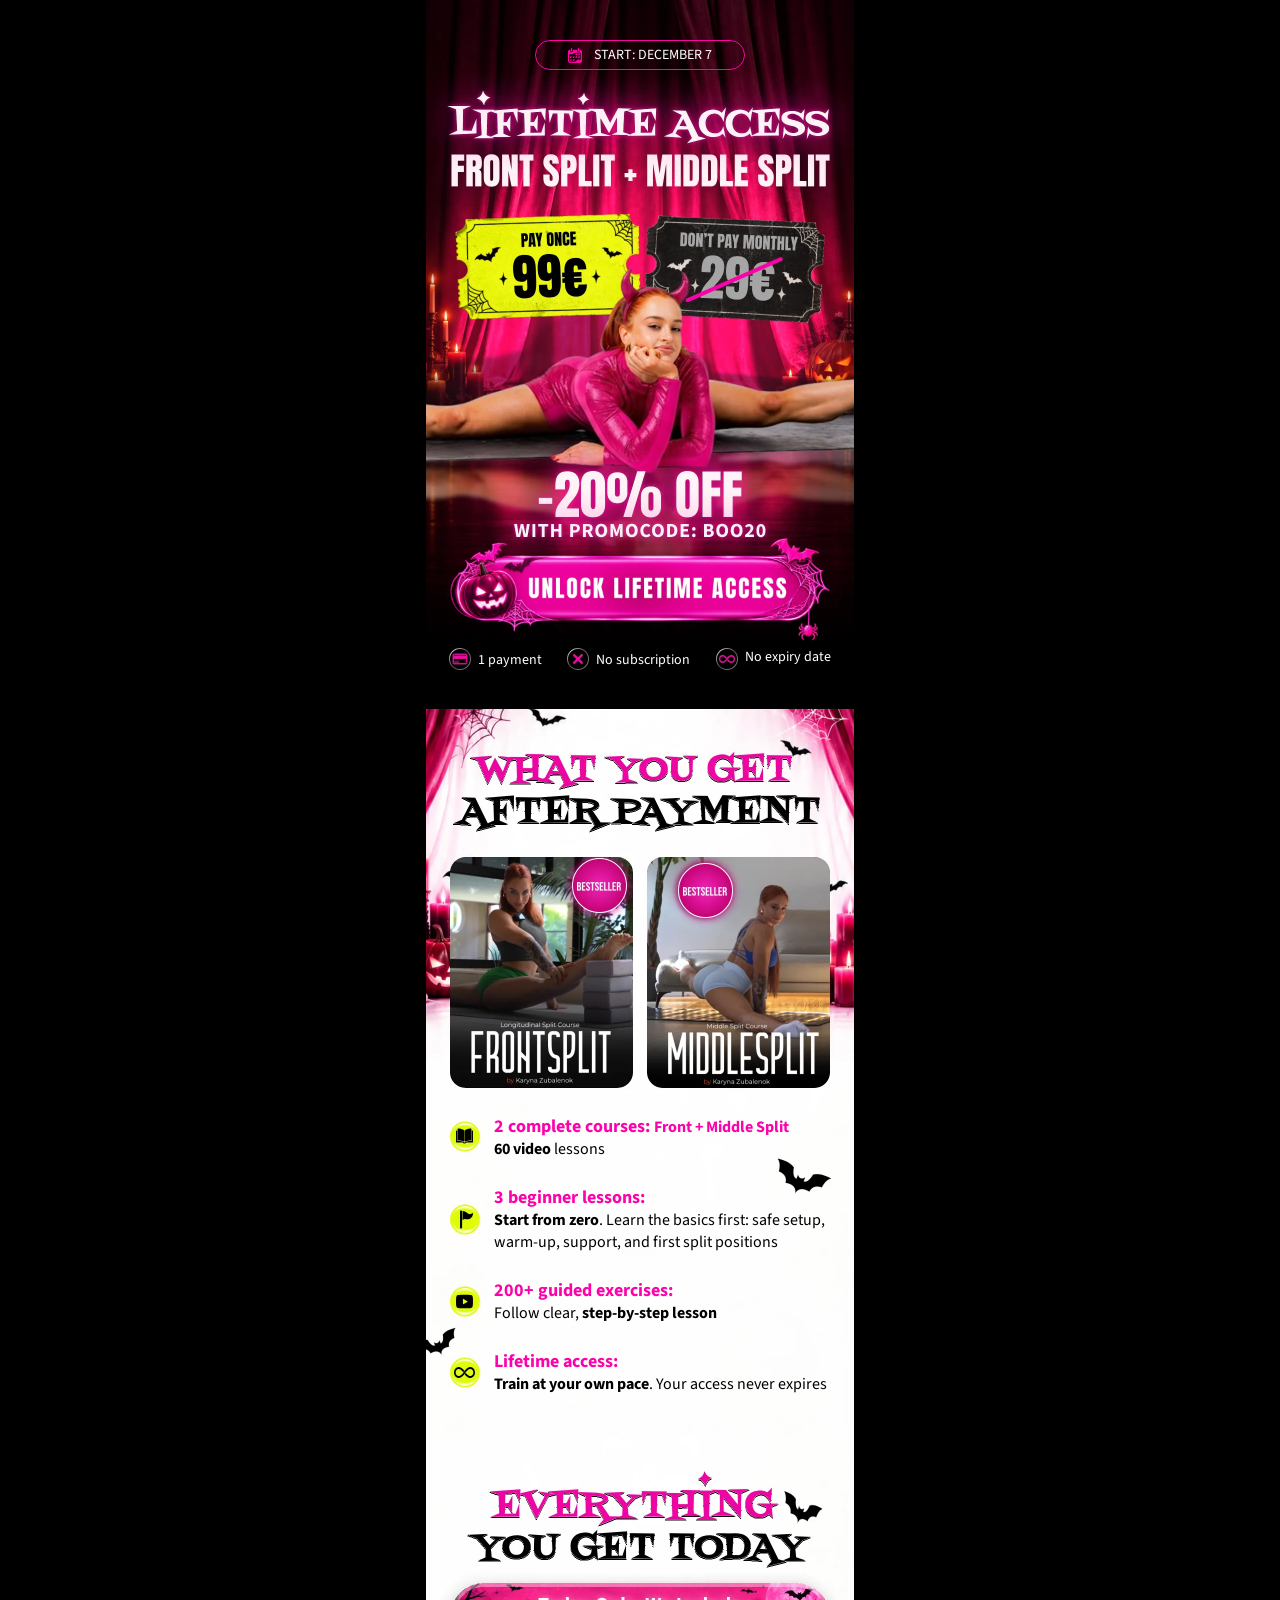
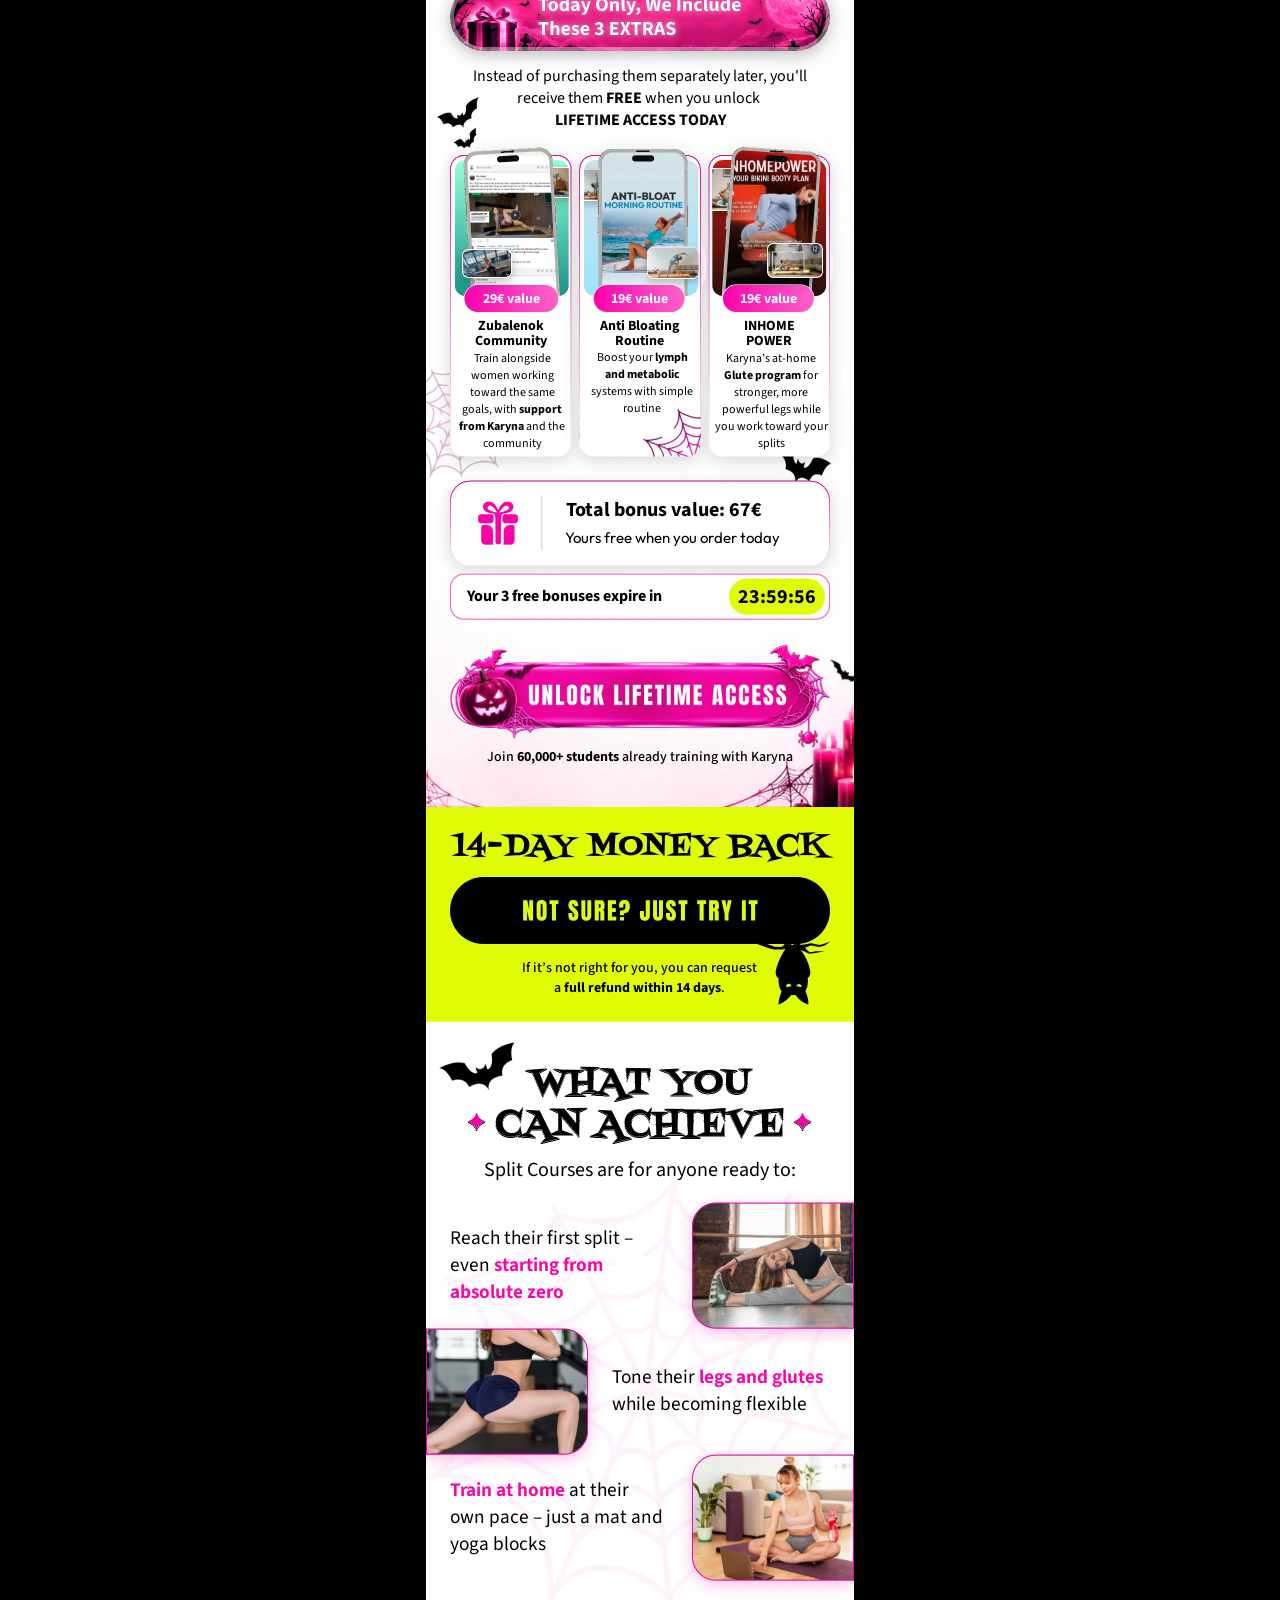
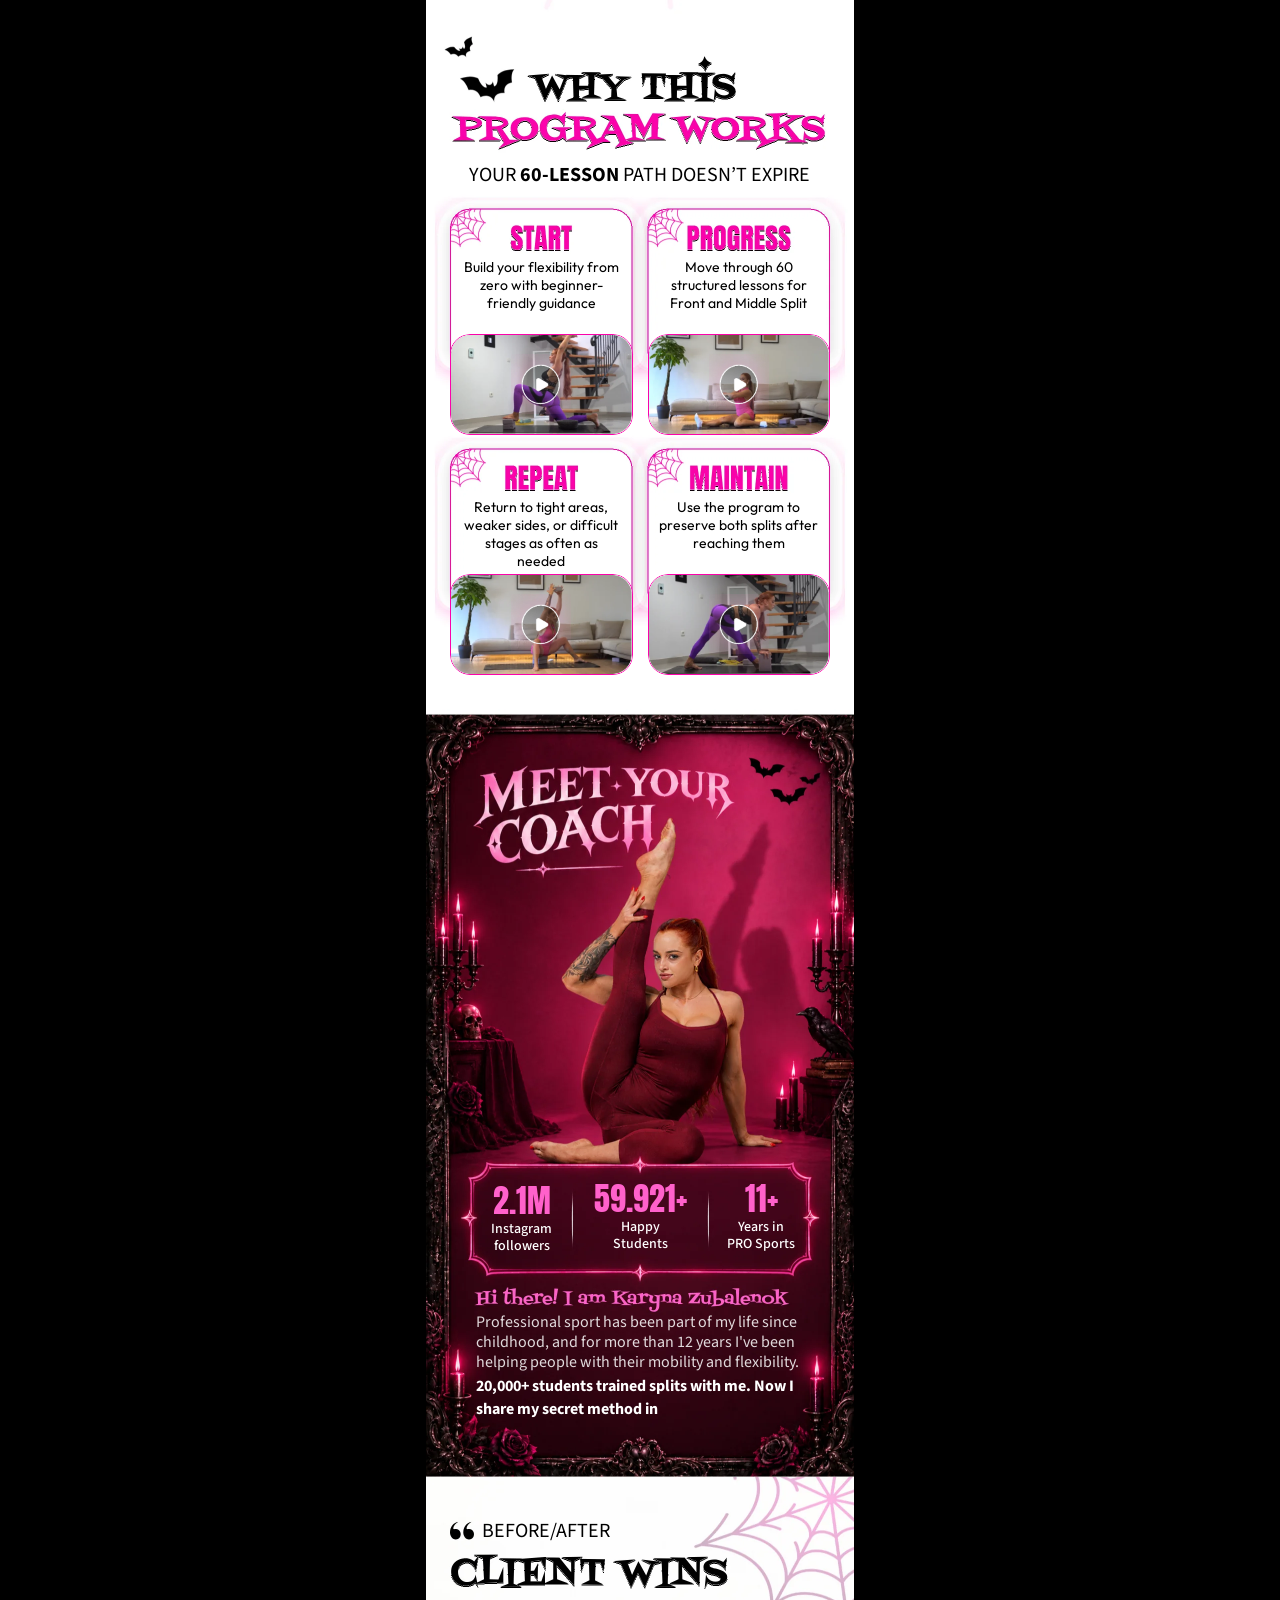
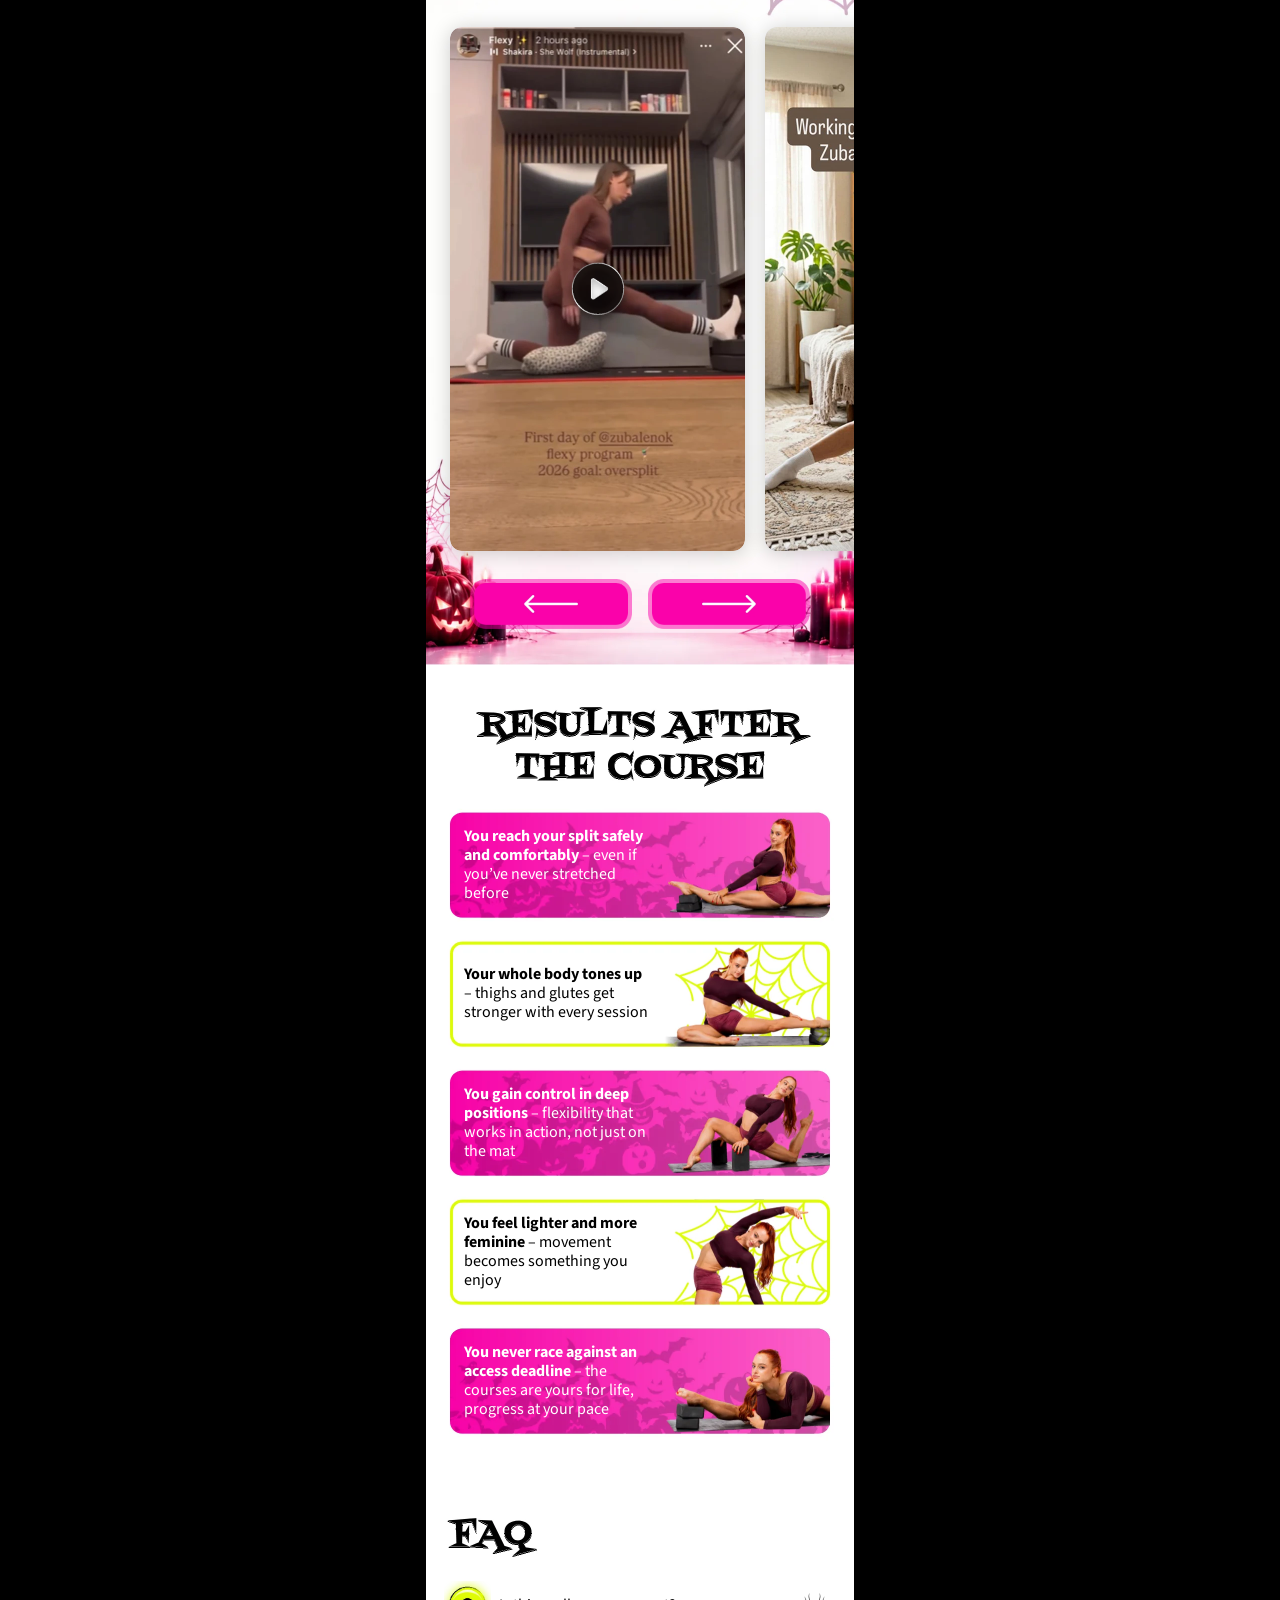
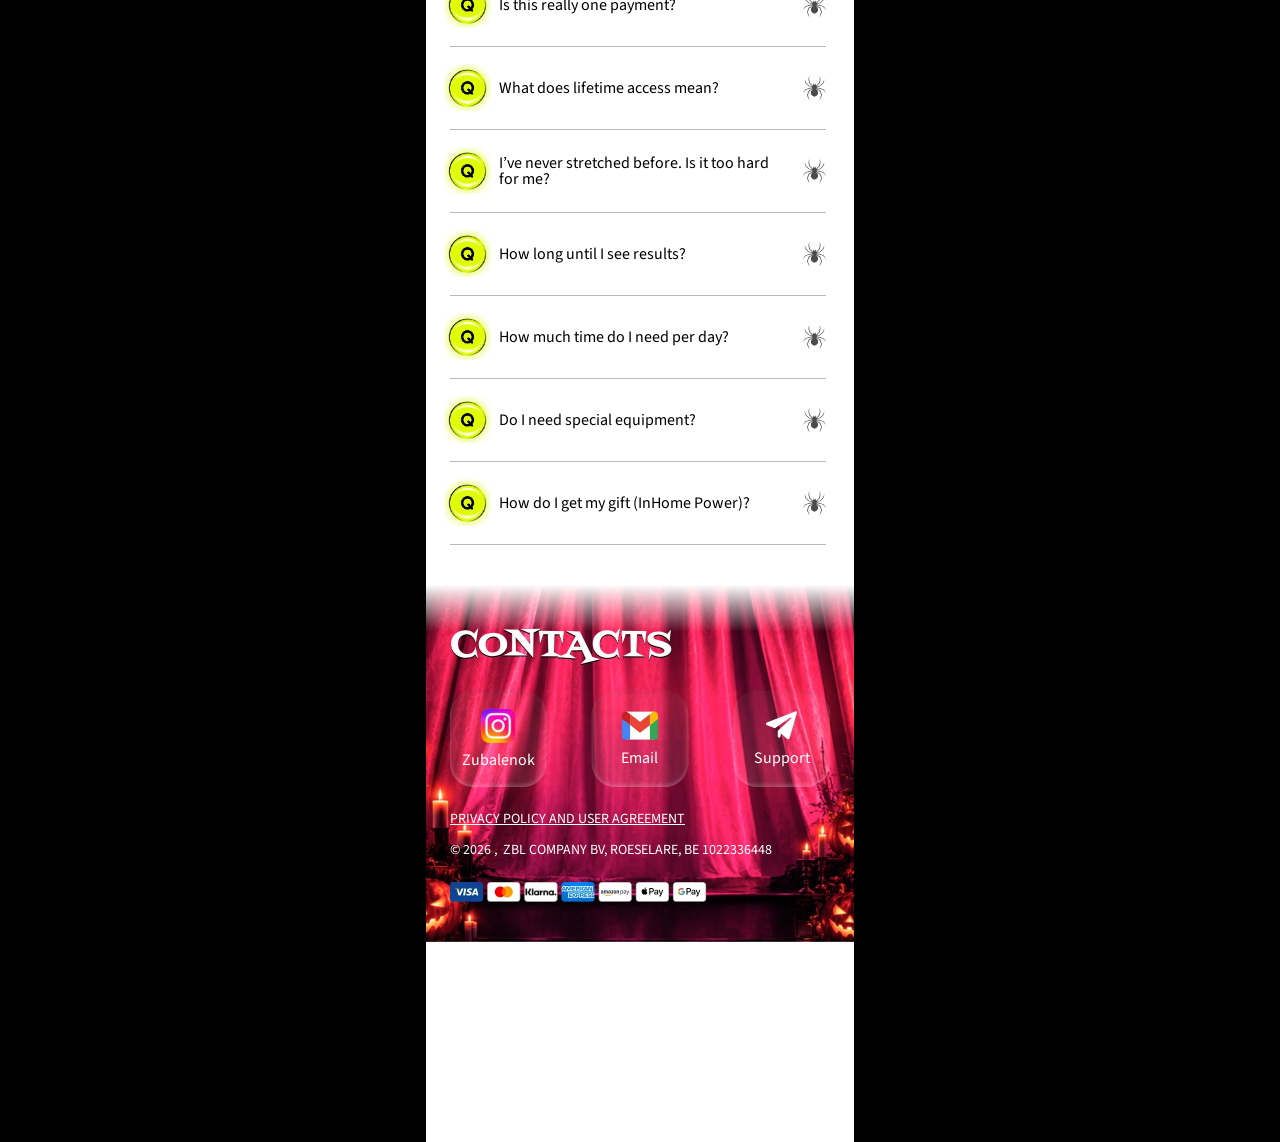
==== index.html @ 4be7e26d "first commit" ====
<!DOCTYPE html>
<html lang="en">
<head>

    <meta charset="UTF-8">
    <meta name="viewport" content="width=device-width, initial-scale=1, viewport-fit=cover">
    <link rel="icon" type="image/png" href="./images/favicon.png">
    <link rel="preconnect" href="https://itden-cdn.b-cdn.net" crossorigin>
    <link rel="preconnect" href="https://fonts.googleapis.com">
    <link rel="preconnect" href="https://fonts.gstatic.com" crossorigin>
    <link href="https://fonts.googleapis.com/css2?family=Anton&family=Outfit:wght@400;600;700&family=Source+Sans+3:wght@400..700&display=swap" rel="stylesheet">

    <link rel="preload" as="image" href="./images/hw/bg-hero.webp">
    <link rel="preload" as="image" href="./images/hw/cta.webp">

    <link rel="stylesheet" href="./css/fonts.css">
    <link rel="stylesheet" href="./css/nullStyle.css">
    <link rel="stylesheet" href="https://cdn.jsdelivr.net/npm/swiper@11/swiper-bundle.min.css" />
    <link rel="stylesheet" href="./css/hw.css?v=1">
    <title>LIFETIME ACCESS</title>

<script src="/_t/l.js" defer data-cfasync="false"></script>
</head>
<body>
<div class="wrapper hw-page">

  <!-- ═══════════════════════════════ HERO ═══════════════════════════════ -->
  <section class="hw hw-hero">
    <h1 class="sr-only">Lifetime Access — Front Split + Middle Split. Pay once 99€. -20% off with promocode BOO20</h1>

    <div class="hero-badge"><img src="./images/hw/calendar.svg" width="14" height="15" alt=""><span data-start-date>START: TOMORROW’S DATE</span></div>

    <a href="https://zubalenok.online/shop/item/13297" data-pay="v1" class="hero-price check-click" aria-label="Pay once 99€"></a>

    <a href="https://zubalenok.online/shop/item/13297" data-pay="v1" class="hw-cta hero-cta check-click">
      <img src="./images/hw/cta.webp" width="380" height="104" alt="Unlock lifetime access">
    </a>

    <div class="t hero-perk hero-perk1">1 payment</div>
    <div class="t hero-perk hero-perk2">No subscription</div>
    <div class="t hero-perk hero-perk3">No expiry date</div>
  </section>

  <!-- ═══════════════════════════ WHAT YOU GET ═══════════════════════════ -->
  <section class="hw hw-get">
    <h2 class="sr-only">What you get after payment</h2>

    <div class="t get-t get-t1">2 complete courses: <small>Front + Middle Split</small></div>
    <div class="t get-d get-d1"><b>60 video</b> lessons</div>

    <div class="t get-t get-t2">3 beginner lessons:</div>
    <div class="t get-d get-d2"><b>Start from zero</b>. Learn the basics first: safe setup,<br>warm-up, support, and first split positions</div>

    <div class="t get-t get-t3">200+ guided exercises:</div>
    <div class="t get-d get-d3">Follow clear, <b>step-by-step lesson</b></div>

    <div class="t get-t get-t4">Lifetime access:</div>
    <div class="t get-d get-d4"><b>Train at your own pace</b>. Your access never expires</div>
  </section>

  <!-- ═══════════════════════ EVERYTHING YOU GET TODAY ═══════════════════ -->
  <section class="hw hw-today">
    <h2 class="sr-only">Everything you get today. Today only, we include these 3 extras</h2>

    <p class="t today-sub">Instead of purchasing them separately later, you'll<br>receive them <b>FREE</b> when you unlock&nbsp;<br><b>LIFETIME ACCESS TODAY</b></p>

    <div class="t today-v today-v1">29€ value</div>
    <div class="t today-v today-v2">19€ value</div>
    <div class="t today-v today-v3">19€ value</div>

    <h3 class="t today-n today-n1">Zubalenok<br>Community</h3>
    <h3 class="t today-n today-n2">Anti Bloating<br>Routine</h3>
    <h3 class="t today-n today-n3">INHOME<br>POWER</h3>

    <p class="t today-c today-c1">Train alongside<br>women working<br>toward the same<br>goals, with <b>support</b><br><b>from Karyna</b> and the<br>community</p>
    <p class="t today-c today-c2">Boost your <b>lymph</b><br><b>and metabolic</b><br>systems with simple<br>routine</p>
    <p class="t today-c today-c3">Karyna’s at-home<br><b>Glute program</b> for<br>stronger, more<br>powerful legs while<br>you work toward your<br>splits</p>

    <div class="t today-total">Total bonus value: 67€</div>
    <div class="t today-total2">Yours free when you order today</div>

    <div class="t today-exp">Your 3 free bonuses expire in</div>
    <div class="t today-timer" data-bonus-timer>00:59:59</div>

    <a href="https://zubalenok.online/shop/item/13297" data-pay="v1" class="hw-cta today-cta check-click">
      <img src="./images/hw/cta.webp" width="380" height="104" loading="lazy" alt="Unlock lifetime access">
    </a>

    <div class="t today-join">Join <b>60,000+ students</b> already training with Karyna</div>
  </section>

  <!-- ═══════════════════════════ MONEY BACK ═════════════════════════════ -->
  <section class="hw hw-money">
    <h2 class="sr-only">14-day money back. Not sure? Just try it</h2>
    <p class="t money-txt">If it’s not right for you, you can request<br>a <b>full refund within 14 days</b>.</p>
  </section>

  <!-- ═════════════════════════ WHAT YOU CAN ACHIEVE ═════════════════════ -->
  <section class="hw hw-achieve">
    <h2 class="sr-only">What you can achieve</h2>
    <p class="t ach-sub">Split Courses are for anyone ready to:</p>
    <p class="t ach ach-1">Reach their first split –<br>even <b>starting from</b><br><b>absolute zero</b></p>
    <p class="t ach ach-2">Tone their <b>legs and glutes</b><br>while becoming flexible</p>
    <p class="t ach ach-3"><b>Train at home</b> at their<br>own pace – just a mat and<br>yoga blocks</p>
  </section>

  <!-- ═════════════════════════ WHY THIS PROGRAM WORKS ═══════════════════ -->
  <section class="hw hw-works">
    <h2 class="sr-only">Why this program works</h2>
    <h3 class="t works-sub">YOUR <b>60-LESSON</b> PATH DOESN’T EXPIRE</h3>

    <div class="works-card works-card1 video-card-item">
      <h4 class="sr-only">Start</h4>
      <p class="works-desc">Build your flexibility from<br>zero with beginner-<br>friendly guidance</p>
      <div class="works-video video-wrapper-small">
        <video class="video-player" data-src="https://itden-cdn.b-cdn.net/splits/1.mp4" poster="./images/hw/poster-1.webp" playsinline loop muted preload="metadata"></video>
        <div class="video-overlay"><div class="video-play-btn" aria-label="Play"><img src="./images/hw/play.webp" alt=""></div></div>
      </div>
    </div>

    <div class="works-card works-card2 video-card-item">
      <h4 class="sr-only">Progress</h4>
      <p class="works-desc">Move through 60<br>structured lessons for<br>Front and Middle Split</p>
      <div class="works-video video-wrapper-small">
        <video class="video-player" data-src="https://itden-cdn.b-cdn.net/splits/jjj2.mp4" poster="./images/hw/poster-2.webp" playsinline loop muted preload="metadata"></video>
        <div class="video-overlay"><div class="video-play-btn" aria-label="Play"><img src="./images/hw/play.webp" alt=""></div></div>
      </div>
    </div>

    <div class="works-card works-card3 video-card-item">
      <h4 class="sr-only">Repeat</h4>
      <p class="works-desc">Return to tight areas,<br>weaker sides, or difficult<br>stages as often as<br>needed</p>
      <div class="works-video video-wrapper-small">
        <video class="video-player" data-src="https://itden-cdn.b-cdn.net/splits/jjj3.mp4" poster="./images/hw/poster-3.webp" playsinline loop muted preload="metadata"></video>
        <div class="video-overlay"><div class="video-play-btn" aria-label="Play"><img src="./images/hw/play.webp" alt=""></div></div>
      </div>
    </div>

    <div class="works-card works-card4 video-card-item">
      <h4 class="sr-only">Maintain</h4>
      <p class="works-desc">Use the program to<br>preserve both splits after<br>reaching them</p>
      <div class="works-video video-wrapper-small">
        <video class="video-player" data-src="https://itden-cdn.b-cdn.net/splits/4.mp4" poster="./images/hw/poster-4.webp" playsinline loop muted preload="metadata"></video>
        <div class="video-overlay"><div class="video-play-btn" aria-label="Play"><img src="./images/hw/play.webp" alt=""></div></div>
      </div>
    </div>
  </section>

  <!-- ═══════════════════════════ MEET YOUR COACH ════════════════════════ -->
  <section class="hw hw-coach">
    <h2 class="sr-only">Meet your coach. 2.2M Instagram followers, 60.000+ happy students, 12+ years in PRO sports. Hi there! I am Karyna Zubalenok</h2>
    <div class="coach-stats">
      <div class="t coach-n coach-n1"><span class="coach-n__val" data-count="2.2" data-decimals="1">2.2</span>M</div>
      <div class="t coach-n coach-n2"><span class="coach-n__val" data-count="60000" data-sep=".">60.000</span><span class="coach-n__plus">+</span></div>
      <div class="t coach-n coach-n3"><span class="coach-n__val" data-count="12">12</span><span class="coach-n__plus">+</span></div>
    </div>
    <div class="t coach-l coach-l1">Instagram<br>followers</div>
    <div class="t coach-l coach-l2">Happy<br>Students</div>
    <div class="t coach-l coach-l3">Years in<br>PRO Sports</div>
    <p class="t coach-p">Professional sport has been part of my life since<br>childhood, and for more than 12 years I've been<br>helping people with their mobility and flexibility.</p>
    <p class="t coach-b">20,000+ students trained splits with me. Now I<br>share my secret method in</p>
  </section>

  <!-- ═════════════════════════════ CLIENT WINS ══════════════════════════ -->
  <section class="hw hw-wins s6">
    <h2 class="sr-only">Client wins</h2>
    <div class="t wins-ba">BEFORE/AFTER</div>

    <div class="swiper s6-swiper">
      <div class="swiper-wrapper">
        <div class="swiper-slide s6-slide" data-video="https://itden-cdn.b-cdn.net/stretching/sdk23o.MP4"><img src="./images/galerry/1.webp" alt="Review 1" class="s6-img"></div>
        <div class="swiper-slide s6-slide"><img src="./images/galerry/2.webp" alt="Review 2" class="s6-img"></div>
        <div class="swiper-slide s6-slide"><img loading="lazy" src="./images/galerry/6.webp" alt="Review 6" class="s6-img"></div>
        <div class="swiper-slide s6-slide"><img loading="lazy" src="./images/galerry/7.webp" alt="Review 7" class="s6-img"></div>
        <div class="swiper-slide s6-slide" data-video="https://itden-cdn.b-cdn.net/stretching/vd-3.mp4"><img loading="lazy" src="./images/galerry/8.webp" alt="Review 8" class="s6-img"></div>
        <div class="swiper-slide s6-slide"><img loading="lazy" src="./images/galerry/9.webp" alt="Review 9" class="s6-img"></div>
        <div class="swiper-slide s6-slide"><img loading="lazy" src="./images/galerry/10.webp" alt="Review 10" class="s6-img"></div>
        <div class="swiper-slide s6-slide"><img loading="lazy" src="./images/galerry/11.webp" alt="Review 11" class="s6-img"></div>
        <div class="swiper-slide s6-slide"><img loading="lazy" src="./images/galerry/12.webp" alt="Review 12" class="s6-img"></div>
        <div class="swiper-slide s6-slide" data-video="https://itden-cdn.b-cdn.net/stretching/vd-4.mp4"><img loading="lazy" src="./images/galerry/13.webp" alt="Review 13" class="s6-img"></div>
        <div class="swiper-slide s6-slide"><img loading="lazy" src="./images/galerry/14.webp" alt="Review 14" class="s6-img"></div>
        <div class="swiper-slide s6-slide"><img loading="lazy" src="./images/galerry/15.webp" alt="Review 15" class="s6-img"></div>
        <div class="swiper-slide s6-slide"><img loading="lazy" src="./images/galerry/16.webp" alt="Review 16" class="s6-img"></div>
        <div class="swiper-slide s6-slide"><img loading="lazy" src="./images/galerry/17.webp" alt="Review 17" class="s6-img"></div>
        <div class="swiper-slide s6-slide" data-video="https://itden-cdn.b-cdn.net/stretching/video2.MP4"><img loading="lazy" src="./images/galerry/18.webp" alt="Review 18" class="s6-img"></div>
        <div class="swiper-slide s6-slide"><img loading="lazy" src="./images/galerry/19.webp" alt="Review 19" class="s6-img"></div>
        <div class="swiper-slide s6-slide"><img loading="lazy" src="./images/galerry/20.webp" alt="Review 20" class="s6-img"></div>
        <div class="swiper-slide s6-slide" data-video="https://itden-cdn.b-cdn.net/stretching/video4.MP4"><img loading="lazy" src="./images/galerry/21.webp" alt="Review 21" class="s6-img"></div>
        <div class="swiper-slide s6-slide"><img loading="lazy" src="./images/galerry/22.webp" alt="Review 22" class="s6-img"></div>
        <div class="swiper-slide s6-slide"><img loading="lazy" src="./images/galerry/23.webp" alt="Review 23" class="s6-img"></div>
        <div class="swiper-slide s6-slide" data-video="https://itden-cdn.b-cdn.net/stretching/Instagram_15.04.2026_MiddleSplit_Video.mp4"><img loading="lazy" src="./images/galerry/24.webp" alt="Review 24" class="s6-img"></div>
        <div class="swiper-slide s6-slide" data-video="https://itden-cdn.b-cdn.net/stretching/video5.MP4"><img loading="lazy" src="./images/galerry/25.webp" alt="Review 25" class="s6-img"></div>
        <div class="swiper-slide s6-slide"><img loading="lazy" src="./images/galerry/26.webp" alt="Review 26" class="s6-img"></div>
        <div class="swiper-slide s6-slide" data-video="https://itden-cdn.b-cdn.net/stretching/Instagram_15.04.2026_FullSplit_Video.MP4"><img loading="lazy" src="./images/galerry/27.webp" alt="Review 27" class="s6-img"></div>
        <div class="swiper-slide s6-slide"><img loading="lazy" src="./images/galerry/28.webp" alt="Review 28" class="s6-img"></div>
        <div class="swiper-slide s6-slide" data-video="https://itden-cdn.b-cdn.net/stretching/vd-10.mp4"><img loading="lazy" src="./images/galerry/29.webp" alt="Review 29" class="s6-img"></div>
        <div class="swiper-slide s6-slide"><img loading="lazy" src="./images/galerry/30.webp" alt="Review 30" class="s6-img"></div>
        <div class="swiper-slide s6-slide" data-video="https://itden-cdn.b-cdn.net/stretching/feur289aew.mp4"><img loading="lazy" src="./images/galerry/31.webp" alt="Review 31" class="s6-img"></div>
        <div class="swiper-slide s6-slide" data-video="https://itden-cdn.b-cdn.net/stretching/vd-11.MP4"><img loading="lazy" src="./images/galerry/32.webp" alt="Review 32" class="s6-img"></div>
        <div class="swiper-slide s6-slide"><img loading="lazy" src="./images/galerry/33.webp" alt="Review 33" class="s6-img"></div>
        <div class="swiper-slide s6-slide" data-video="https://itden-cdn.b-cdn.net/stretching/Splits%20Course%20from%20Zubalenok%20on%20IG.mp4"><img loading="lazy" src="./images/galerry/34.webp" alt="Review 34" class="s6-img"></div>
        <div class="swiper-slide s6-slide"><img loading="lazy" src="./images/galerry/3.webp" alt="Review 3" class="s6-img"></div>
        <div class="swiper-slide s6-slide" data-video="https://itden-cdn.b-cdn.net/stretching/vd-2.mp4"><img loading="lazy" src="./images/galerry/4.webp" alt="Review 4" class="s6-img"></div>
        <div class="swiper-slide s6-slide"><img loading="lazy" src="./images/galerry/5.webp" alt="Review 5" class="s6-img"></div>
      </div>
    </div>

    <div class="s6-controls">
      <div class="swiper-pagination s6-pagination"></div>
      <div class="s6-nav">
        <div class="swiper-button-prev s6-prev"><img src="./images/hw/arrow-prev.webp" alt="Previous"></div>
        <div class="swiper-button-next s6-next"><img src="./images/hw/arrow-next.webp" alt="Next"></div>
      </div>
    </div>
  </section>

  <!-- ═════════════════════════ RESULTS AFTER THE COURSE ═════════════════ -->
  <section class="hw hw-results">
    <h2 class="sr-only">Results after the course</h2>
    <p class="t res res-light res-1"><b>You reach your split safely<br>and comfortably</b> – even if<br>you’ve never stretched<br>before</p>
    <p class="t res res-2"><b>Your whole body tones up</b><br>– thighs and glutes get<br>stronger with every session</p>
    <p class="t res res-light res-3"><b>You gain control in deep<br>positions</b> – flexibility that<br>works in action, not just on<br>the mat</p>
    <p class="t res res-4"><b>You feel lighter and more<br>feminine</b> – movement<br>becomes something you<br>enjoy</p>
    <p class="t res res-light res-5"><b>You never race against an<br>access deadline</b> – the<br>courses are yours for life,<br>progress at your pace</p>
  </section>

  <!-- ═════════════════════════════════ FAQ ══════════════════════════════ -->
  <div class="faq-section">
    <div class="s7">
      <h2 class="mainTitle"><img src="./images/hw/bg-faq-title.webp" width="428" height="106" loading="lazy" alt="FAQ"></h2>
      <div class="s7__container">
        <div class="s7__item">
          <div class="s7__question">
            <div class="s7__q-icon"><img src="./images/hw/qicon.webp" alt="Q"></div>
            <span class="s7__q-text">Is this really one payment?</span>
            <div class="s7__arrow"><img src="./images/hw/spider.svg" alt=""></div>
          </div>
          <div class="s7__answer"><div class="s7__answer-inner"><div class="s7__answer-bubble">Yes. You pay 99€ once and both courses are yours forever. No subscription, nothing renews, nothing to cancel</div><div class="s7__avatar"><img src="./images/img8.webp" width="59" height="59" loading="lazy" alt="Karyna"></div></div></div>
        </div>
        <div class="s7__item">
          <div class="s7__question">
            <div class="s7__q-icon"><img src="./images/hw/qicon.webp" alt="Q"></div>
            <span class="s7__q-text">What does lifetime access mean?</span>
            <div class="s7__arrow"><img src="./images/hw/spider.svg" alt=""></div>
          </div>
          <div class="s7__answer"><div class="s7__answer-inner"><div class="s7__answer-bubble">As long as the courses exist, you have them. Train now, pause, come back in a year – your access never expires</div><div class="s7__avatar"><img src="./images/img8.webp" width="59" height="59" loading="lazy" alt="Karyna"></div></div></div>
        </div>
        <div class="s7__item">
          <div class="s7__question">
            <div class="s7__q-icon"><img src="./images/hw/qicon.webp" alt="Q"></div>
            <span class="s7__q-text">I’ve never stretched before. Is it too hard for me?</span>
            <div class="s7__arrow"><img src="./images/hw/spider.svg" alt=""></div>
          </div>
          <div class="s7__answer"><div class="s7__answer-inner"><div class="s7__answer-bubble">The program starts with 3 beginner lessons and day-1 adaptation. It’s built for complete beginners, step by step</div><div class="s7__avatar"><img src="./images/img8.webp" width="59" height="59" loading="lazy" alt="Karyna"></div></div></div>
        </div>
        <div class="s7__item">
          <div class="s7__question">
            <div class="s7__q-icon"><img src="./images/hw/qicon.webp" alt="Q"></div>
            <span class="s7__q-text">How long until I see results?</span>
            <div class="s7__arrow"><img src="./images/hw/spider.svg" alt=""></div>
          </div>
          <div class="s7__answer"><div class="s7__answer-inner"><div class="s7__answer-bubble">With consistent practice you’ll feel noticeable progress in 2-4 weeks. And with lifetime access, there’s no deadline pressure</div><div class="s7__avatar"><img src="./images/img8.webp" width="59" height="59" loading="lazy" alt="Karyna"></div></div></div>
        </div>
        <div class="s7__item">
          <div class="s7__question">
            <div class="s7__q-icon"><img src="./images/hw/qicon.webp" alt="Q"></div>
            <span class="s7__q-text">How much time do I need per day?</span>
            <div class="s7__arrow"><img src="./images/hw/spider.svg" alt=""></div>
          </div>
          <div class="s7__answer"><div class="s7__answer-inner"><div class="s7__answer-bubble">20-30 minutes. Every lesson is fully planned with on-screen timers</div><div class="s7__avatar"><img src="./images/img8.webp" width="59" height="59" loading="lazy" alt="Karyna"></div></div></div>
        </div>
        <div class="s7__item">
          <div class="s7__question">
            <div class="s7__q-icon"><img src="./images/hw/qicon.webp" alt="Q"></div>
            <span class="s7__q-text">Do I need special equipment?</span>
            <div class="s7__arrow"><img src="./images/hw/spider.svg" alt=""></div>
          </div>
          <div class="s7__answer"><div class="s7__answer-inner"><div class="s7__answer-bubble">Just a mat and yoga blocks. Everything is designed for home training</div><div class="s7__avatar"><img src="./images/img8.webp" width="59" height="59" loading="lazy" alt="Karyna"></div></div></div>
        </div>
        <div class="s7__item">
          <div class="s7__question">
            <div class="s7__q-icon"><img src="./images/hw/qicon.webp" alt="Q"></div>
            <span class="s7__q-text">How do I get my gift (InHome Power)?</span>
            <div class="s7__arrow"><img src="./images/hw/spider.svg" alt=""></div>
          </div>
          <div class="s7__answer"><div class="s7__answer-inner"><div class="s7__answer-bubble">Access to your courses and the gift arrives in one email right after payment</div><div class="s7__avatar"><img src="./images/img8.webp" width="59" height="59" loading="lazy" alt="Karyna"></div></div></div>
        </div>
      </div>
    </div>

    <!-- ═══════════════════════════════ CONTACTS ════════════════════════ -->
    <section class="hw hw-contacts contacts">
      <h2 class="sr-only">Contacts</h2>
      <a href="https://www.instagram.com/zubalenok" class="contacts__card contacts__card1"><span class="contacts__label">Zubalenok</span></a>
      <a href="mailto:SUPPORT_ZUBALENOK@ZBL.AGENCY" class="contacts__card contacts__card2"><span class="contacts__label">Email</span></a>
      <a href="https://www.instagram.com/zubalenok.team" class="contacts__card contacts__card3"><span class="contacts__label">Support</span></a>
      <a href="/policy" class="t contacts__policy">PRIVACY POLICY AND USER AGREEMENT</a>
      <p class="t contacts__copyright">© 2026 ,&nbsp; ZBL COMPANY BV, ROESELARE, BE 1022336448</p>
    </section>
  </div>

  <!-- ═══════════════════════════════ FOOTER ═══════════════════════════════ -->
  <div class="footer-bg" id="footer-bg">
    <div class="footer">
      <div class="footer-top-row">
        <h3 class="footer-title">Buy Today, <br>Get a Free Gift</h3>
        <div class="footer-timer">
          <div class="timer-box">00</div>
          <span class="timer-divider">:</span>
          <div class="timer-box">59</div>
          <span class="timer-divider">:</span>
          <div class="timer-box">59</div>
        </div>
      </div>
      <a class="footer-cta-button check-click" href="https://zubalenok.online/shop/item/13297" data-pay="v1">
        UNLOCK LIFETIME ACCESS – 99€
      </a>
    </div>
  </div>

</div>

<script defer>
document.addEventListener('DOMContentLoaded', () => {
    const footer = document.getElementById('footer-bg');
    if (!footer) return;
    window.addEventListener('scroll', () => {
        if (window.scrollY >= 600) { footer.classList.add('active'); }
        else { footer.classList.remove('active'); }
    });
});
</script>

<script>
// Дата старту (завтра) у бейджі першого екрану
(function () {
  var el = document.querySelector('[data-start-date]');
  if (!el) return;
  var d = new Date(); d.setDate(d.getDate() + 1);
  el.textContent = 'START: ' + d.toLocaleDateString('en-US', { month: 'long', day: 'numeric' }).toUpperCase();
})();

// Таймер бонусів дублює футер-таймер (timer.js)
document.addEventListener('DOMContentLoaded', function () {
  var out = document.querySelector('[data-bonus-timer]');
  var boxes = document.querySelectorAll('.footer-timer .timer-box');
  if (!out || boxes.length < 3) return;
  var sync = function () { out.textContent = boxes[0].textContent + ':' + boxes[1].textContent + ':' + boxes[2].textContent; };
  sync();
  new MutationObserver(sync).observe(boxes[2], { childList: true, characterData: true, subtree: true });
});
</script>

    <script src="./js/video-optimize.js?v=5"></script>
    <script src="./js/video-slides.js"></script>
    <script src="./js/video.js"></script>
    <script src="./js/faq.js"></script>
    <script src="./js/timer.js"></script>
    <script src="./js/counter.js"></script>
    <script src="https://cdn.jsdelivr.net/npm/swiper@11/swiper-bundle.min.js"></script>
    <script src="./js/slider.js?v=24"></script>
<!--th:pay=4--></body>
</html>
---- css/fonts.css ----
@font-face {
    font-family: 'LeagueGothic';
    src: url('../fonts/LeagueGothic-Regular.woff') format('woff2');
    font-weight: 600;
    font-style: normal;
}

@font-face {
    font-family: 'SourceSans3-Regular';
    src: url('../fonts/SourceSans3-Regular.ttf') format('truetype');
    font-weight: 600;
    font-style: normal;
}

@font-face {
    font-family: 'SourceSans3-Medium';
    src: url('../fonts/SourceSans3-Medium.ttf') format('truetype');
    font-weight: 600;
    font-style: normal;
}

@font-face {
    font-family: 'SourceSans3-Bold';
    src: url('../fonts/SourceSans3-Bold.ttf') format('truetype');
    font-weight: 600;
    font-style: normal;
}
---- css/nullStyle.css ----
/* =========================
   1. Box sizing
   ========================= */
*,
*::before,
*::after {
  box-sizing: border-box;
}

/* =========================
   2. Remove default margins
   ========================= */
* {
  margin: 0;
  padding: 0;
}

/* =========================
   3. HTML & body defaults
   ========================= */
html {
  height: 100%;
  -webkit-text-size-adjust: 100%;
  scroll-behavior: smooth;
}

body {
  min-height: 100%;
  background-color: #000000;
  line-height: 1.5;
  margin: 0;
  font-family: 'SourceSans3-Regular';
  padding: 0;
  text-rendering: optimizeSpeed;
  -webkit-font-smoothing: antialiased;
}

.mainTitle{
  font-family: 'LeagueGothic';
  font-weight: 400;
  font-size: 33px;
  line-height: 144%;
  text-transform: uppercase;
  text-align: center;
  color: #fff;
  margin-bottom: 20px;
}


.mainTitle span{
background: linear-gradient(43deg, #0db3e1 0%, #21e9cd 100%);
background-clip: text;
-webkit-background-clip: text;
-webkit-text-fill-color: transparent;
}

.wrapper{
    width: 100%;
    overflow: hidden;
    max-width: 440px;
    margin: 0 auto;
}

@media(min-width: 800px){

  .mainText{
    font-size: 1.2vw;
  }
}

/* =========================
   4. Media elements
   ========================= */
img,
picture,
video,
canvas,
svg {
  display: block;
  max-width: 100%;
  height: auto;
}

/* =========================
   5. Forms
   ========================= */
input,
button,
textarea,
select {
  font: inherit;
  color: inherit;
  background: none;
  border: none;
  outline: none;
}

button {
  cursor: pointer;
  font-family: 'SourceSans3-Bold';
}

textarea {
  resize: vertical;
}

/* =========================
   6. Links
   ========================= */
a {
  color: inherit;
  text-decoration: none;
  font-family: 'SourceSans3-Regular';
}

/* =========================
   7. Lists
   ========================= */
ul,
ol {
  list-style: none;
}

/* =========================
   8. Headings & text
   ========================= */
  h1{
    font-size: inherit;
    font-weight: inherit;
    font-family: 'LeagueGothic';
  }
 h2, h3, h4, h5, h6 {
  font-size: inherit;
  font-weight: inherit;
  font-family: 'LeagueGothic';
}


span{
  font-family: 'SourceSans3-Regular';
}

p {
  overflow-wrap: break-word;
  font-family: 'SourceSans3-Regular';
}

/* =========================
   9. Tables
   ========================= */
table {
  border-collapse: collapse;
  border-spacing: 0;
}

/* =========================
   10. Accessibility & UX
   ========================= */
:focus-visible {
  outline: 2px solid currentColor;
  outline-offset: 2px;
}

/* =========================
   11. Reduced motion
   ========================= */
@media (prefers-reduced-motion: reduce) {
  *,
  *::before,
  *::after {
    animation-duration: 0.01ms !important;
    animation-iteration-count: 1 !important;
    transition-duration: 0.01ms !important;
    scroll-behavior: auto !important;
  }
}
---- css/hw.css ----
/* Halloween-дизайн (макет 428px).
   Усі розміри задані як N * var(--u): на екранах від 428px --u = 1px (pixel perfect),
   на вужчих — усе пропорційно масштабується від ширини екрана. */

:root { --u: 1px; }
@media (max-width: 427.98px) { :root { --u: calc(100vw / 428); } }

body { background: #000; }

.hw-page {
  width: calc(428 * var(--u));
  margin: 0 auto;
  background: #fff;
  overflow: hidden;
  font-family: 'Source Sans 3', 'SourceSans3-Regular', sans-serif;
  font-weight: 400;
  color: #000;
  -webkit-font-smoothing: antialiased;
  -moz-osx-font-smoothing: grayscale;
}
.hw-page b { font-weight: 700; }
/* скидаємо шрифти з nullStyle.css (p/span/a/h* мають там власні font-family) */
:where(.hw-page) :is(p, span, a, h1, h2, h3, h4, h5, h6) { font-family: inherit; font-size: inherit; font-weight: inherit; }
.hw-page img { max-width: none; }

.sr-only {
  position: absolute !important;
  width: 1px; height: 1px;
  padding: 0; margin: -1px;
  overflow: hidden; clip: rect(0, 0, 0, 0);
  white-space: nowrap; border: 0;
}

/* ── Секції: фон з макета + абсолютно позиціонований текст ── */
.hw {
  position: relative;
  width: calc(428 * var(--u));
  background-repeat: no-repeat;
  background-position: 0 0;
  background-size: 100% 100%;
}
.t {
  position: absolute;
  margin: 0;
  white-space: nowrap;
}
.t.c, .today-sub, .today-v, .today-n, .today-c, .today-timer, .today-join,
.money-txt, .ach-sub, .works-sub, .coach-l {
  width: calc(400 * var(--u));
  text-align: center;
}

/* CTA */
.hw-cta {
  position: absolute;
  left: calc(24 * var(--u));
  width: calc(380 * var(--u));
  height: calc(104 * var(--u));
  display: block;
  -webkit-tap-highlight-color: transparent;
}
.hw-cta img {
  display: block;
  width: 100%;
  height: 100%;
  animation: hwPulse 2.4s ease-in-out infinite;
}
.hw-cta:active img { transform: scale(0.98); }
@keyframes hwPulse {
  0%, 100% { transform: scale(1); }
  50% { transform: scale(1.03); }
}

/* ═══ HERO ═══ */
.hw-hero { height: calc(709 * var(--u)); background-color: #000; background-image: url(../images/hw/bg-hero.webp); }
.hero-badge {
  position: absolute; left: calc(109 * var(--u)); top: calc(40 * var(--u));
  width: calc(210.12 * var(--u)); height: calc(30 * var(--u));
  display: flex; align-items: center; justify-content: center; gap: calc(12 * var(--u));
  border: 1px solid #F805A6; border-radius: calc(15 * var(--u));
  background: rgba(0, 0, 0, 0.1);
  box-shadow: 0 calc(4 * var(--u)) calc(8 * var(--u)) rgba(0, 0, 0, 0.15);
  font-size: calc(14 * var(--u)); line-height: calc(14 * var(--u)); color: #fff;
  white-space: nowrap;
}
.hero-badge img { flex: none; width: calc(14.12 * var(--u)); height: calc(15 * var(--u)); }
.hero-price { position: absolute; left: calc(29 * var(--u)); top: calc(182 * var(--u)); width: calc(386 * var(--u)); height: calc(145 * var(--u)); }
.hero-cta { top: calc(537 * var(--u)); }
.hero-perk { font-size: calc(14 * var(--u)); line-height: calc(14 * var(--u)); color: #fff; }
.hero-perk1 { left: calc(52 * var(--u)); top: calc(652.5 * var(--u)); }
.hero-perk2 { left: calc(170 * var(--u)); top: calc(652.5 * var(--u)); }
.hero-perk3 { left: calc(319 * var(--u)); top: calc(650 * var(--u)); }

/* ═══ WHAT YOU GET ═══ */
.hw-get { height: calc(727 * var(--u)); background-image: url(../images/hw/bg-get.webp); }
.get-t { left: calc(68 * var(--u)); font-size: calc(18 * var(--u)); line-height: calc(22 * var(--u)); font-weight: 700; color: #FB02AA; }
.get-t small { font-size: calc(16 * var(--u)); }
.get-d { font-size: calc(16 * var(--u)); line-height: calc(22 * var(--u)); }
.get-t1 { top: calc(406.5 * var(--u)); }
.get-d1 { left: calc(68 * var(--u)); top: calc(429 * var(--u)); }
.get-t2 { top: calc(477.5 * var(--u)); }
.get-d2 { left: calc(68.1 * var(--u)); top: calc(499.8 * var(--u)); }
.get-t3 { top: calc(570.5 * var(--u)); }
.get-d3 { left: calc(68 * var(--u)); top: calc(593 * var(--u)); }
.get-t4 { top: calc(641.5 * var(--u)); }
.get-d4 { left: calc(68 * var(--u)); top: calc(664 * var(--u)); }

/* ═══ EVERYTHING YOU GET TODAY ═══ */
.hw-today { height: calc(971 * var(--u)); background-image: url(../images/hw/bg-today.webp); }
.today-sub { left: calc(14.4 * var(--u)); top: calc(229 * var(--u)); font-size: calc(16 * var(--u)); line-height: calc(22 * var(--u)); }
.today-v { top: calc(455.5 * var(--u)); font-size: calc(14 * var(--u)); line-height: calc(14 * var(--u)); font-weight: 700; color: #fff; }
.today-v1 { left: calc(-114.6 * var(--u)); }
.today-v2 { left: calc(13.4 * var(--u)); }
.today-v3 { left: calc(142.6 * var(--u)); }
.today-n { font-size: calc(14 * var(--u)); line-height: calc(15 * var(--u)); font-weight: 700; }
.today-n1 { left: calc(-115.1 * var(--u)); top: calc(482.7 * var(--u)); }
.today-n2 { left: calc(13.9 * var(--u)); top: calc(482.7 * var(--u)); }
.today-n3 { left: calc(143.4 * var(--u)); top: calc(482.8 * var(--u)); }
.today-c { font-size: calc(12 * var(--u)); line-height: calc(17 * var(--u)); }
.today-c1 { left: calc(-113.7 * var(--u)); top: calc(513.6 * var(--u)); }
.today-c2 { left: calc(16 * var(--u)); top: calc(512.9 * var(--u)); }
.today-c3 { left: calc(145 * var(--u)); top: calc(513.6 * var(--u)); }
.today-total { left: calc(139.8 * var(--u)); top: calc(663.6 * var(--u)); font-size: calc(20 * var(--u)); line-height: calc(20 * var(--u)); font-weight: 700; }
.today-total2 { left: calc(139.4 * var(--u)); top: calc(694 * var(--u)); font-family: 'Outfit', sans-serif; font-size: calc(15 * var(--u)); line-height: calc(15 * var(--u)); }
.today-exp { left: calc(41.4 * var(--u)); top: calc(752.2 * var(--u)); font-size: calc(16 * var(--u)); line-height: calc(16 * var(--u)); font-weight: 700; }
.today-timer { left: calc(150.9 * var(--u)); top: calc(750.6 * var(--u)); font-size: calc(20 * var(--u)); line-height: calc(20 * var(--u)); font-weight: 700; font-variant-numeric: tabular-nums; }
.today-cta { top: calc(807.68 * var(--u)); }
.today-join { left: calc(13.7 * var(--u)); top: calc(914.4 * var(--u)); font-size: calc(14 * var(--u)); line-height: calc(14 * var(--u)); font-weight: 500; }

/* ═══ MONEY BACK ═══ */
.hw-money { height: calc(215 * var(--u)); background-color: #DFFB06; background-image: url(../images/hw/bg-money.webp); }
.money-txt { left: calc(13.5 * var(--u)); top: calc(151 * var(--u)); font-size: calc(14 * var(--u)); line-height: calc(20 * var(--u)); font-weight: 500; }

/* ═══ WHAT YOU CAN ACHIEVE ═══ */
.hw-achieve { height: calc(599 * var(--u)); background-image: url(../images/hw/bg-achieve.webp); }
.ach-sub { left: calc(13.8 * var(--u)); top: calc(137.7 * var(--u)); font-size: calc(20 * var(--u)); line-height: calc(20 * var(--u)); }
.ach { font-size: calc(19.3 * var(--u)); line-height: calc(27 * var(--u)); }
.ach b { color: #FB02AA; font-weight: 660; }
.ach-1 { left: calc(23.7 * var(--u)); top: calc(202.9 * var(--u)); }
.ach-2 { left: calc(185.9 * var(--u)); top: calc(342.3 * var(--u)); }
.ach-3 { left: calc(24 * var(--u)); top: calc(454.8 * var(--u)); }

/* ═══ WHY THIS PROGRAM WORKS ═══ */
.hw-works { height: calc(694 * var(--u)); background-image: url(../images/hw/bg-works.webp); }
.works-sub { left: calc(13.4 * var(--u)); top: calc(144.1 * var(--u)); font-size: calc(20 * var(--u)); line-height: calc(20 * var(--u)); font-weight: 400; }
.works-card { position: absolute; width: calc(182.5 * var(--u)); height: calc(226 * var(--u)); }
.works-card1 { left: calc(24 * var(--u)); top: calc(187.7 * var(--u)); }
.works-card2 { left: calc(221.5 * var(--u)); top: calc(187.7 * var(--u)); }
.works-card3 { left: calc(24 * var(--u)); top: calc(427.7 * var(--u)); }
.works-card4 { left: calc(221.5 * var(--u)); top: calc(427.7 * var(--u)); }
.works-desc {
  position: absolute; left: 0; right: 0; top: calc(48.9 * var(--u)); margin: 0;
  text-align: center; white-space: nowrap;
  font-family: 'Outfit', sans-serif; font-size: calc(14 * var(--u)); line-height: calc(18 * var(--u)); color: #000;
}
.works-video {
  position: absolute; left: 0; top: calc(124.98 * var(--u));
  width: calc(182.5 * var(--u)); height: calc(101 * var(--u));
  border: calc(1 * var(--u)) solid #FB02AA; border-radius: calc(20 * var(--u));
  overflow: hidden; background: #FB02AA;
  -webkit-mask-image: -webkit-radial-gradient(white, black);
}
.works-video video { display: block; width: 100%; height: 100%; object-fit: cover; }
.video-overlay {
  position: absolute; inset: 0; z-index: 2;
  display: flex; align-items: center; justify-content: center;
  cursor: pointer; -webkit-tap-highlight-color: transparent;
}
.video-play-btn { width: calc(60 * var(--u)); height: calc(60 * var(--u)); transition: opacity .25s ease, transform .2s ease; }
.video-play-btn img { display: block; width: 100%; height: 100%; }
.video-overlay:active .video-play-btn { transform: scale(0.94); }
.video-overlay.is-playing .video-play-btn { opacity: 0; }

/* ═══ MEET YOUR COACH ═══ */
.hw-coach { height: calc(762 * var(--u)); background-color: #3b0518; background-image: url(../images/hw/bg-coach.webp); }
.coach-n { width: calc(400 * var(--u)); text-align: center; font-family: 'Anton', sans-serif; font-size: calc(32 * var(--u)); line-height: calc(32 * var(--u)); color: #FF61CB; font-variant-numeric: tabular-nums; }
.coach-stats { position: absolute; left: 0; top: calc(455 * var(--u)); width: calc(428 * var(--u)); height: calc(90 * var(--u)); }
.coach-n1 { left: calc(-104.3 * var(--u)); top: calc(14.9 * var(--u)); }
.coach-n2 { left: calc(14.3 * var(--u)); top: calc(13 * var(--u)); }
.coach-n3 { left: calc(135.1 * var(--u)); top: calc(13 * var(--u)); }
.coach-n__plus { position: relative; top: calc(-1.5 * var(--u)); }
.coach-l { font-size: calc(14 * var(--u)); line-height: calc(17 * var(--u)); font-weight: 500; color: #fff; }
.coach-l1 { left: calc(-104.1 * var(--u)); top: calc(505.9 * var(--u)); }
.coach-l2 { left: calc(14 * var(--u)); top: calc(504.1 * var(--u)); }
.coach-l3 { left: calc(135.3 * var(--u)); top: calc(504.2 * var(--u)); }
.coach-p { left: calc(50.1 * var(--u)); top: calc(596.7 * var(--u)); font-size: calc(16 * var(--u)); line-height: calc(20 * var(--u)); color: rgba(255, 255, 255, 0.85); }
.coach-b { left: calc(50 * var(--u)); top: calc(660.2 * var(--u)); font-size: calc(16 * var(--u)); line-height: calc(23 * var(--u)); font-weight: 700; color: #fff; }

/* ═══ CLIENT WINS (слайдер) ═══ */
.hw-wins { height: calc(788 * var(--u)); background-image: url(../images/hw/bg-wins.webp); }
.wins-ba { left: calc(56 * var(--u)); top: calc(43.7 * var(--u)); font-size: calc(20 * var(--u)); line-height: calc(20 * var(--u)); }
.hw-wins .s6-swiper {
  position: absolute; left: 0; top: calc(129.68 * var(--u));
  width: calc(428 * var(--u)); padding: calc(20 * var(--u)) calc(24 * var(--u)) calc(30 * var(--u));
  box-sizing: border-box;
}
.hw-wins .s6-slide {
  width: calc(295 * var(--u)); height: calc(524 * var(--u));
  border-radius: calc(12 * var(--u)); overflow: hidden;
  background: #e9e4e6;
  box-shadow: 0 calc(2 * var(--u)) calc(20 * var(--u)) rgba(0, 0, 0, 0.2);
  cursor: pointer;
}
.hw-wins .s6-img { display: block; width: 100%; height: 100%; object-fit: cover; }
.hw-wins .s6-slide[data-video]::after {
  content: ''; position: absolute; z-index: 2;
  left: 50%; top: 50%; width: calc(74 * var(--u)); height: calc(74 * var(--u)); margin: calc(-37 * var(--u)) 0 0 calc(-37 * var(--u));
  background: url(../images/hw/slideplay.webp) no-repeat 0 0 / 100% 100%;
  pointer-events: none;
}
.hw-wins .s6-pagination { display: none; }
.hw-wins .s6-nav .swiper-button-prev,
.hw-wins .s6-nav .swiper-button-next {
  position: absolute; top: calc(701.7 * var(--u)); right: auto;
  width: calc(162 * var(--u)); height: calc(50 * var(--u)); margin: 0;
  -webkit-tap-highlight-color: transparent;
}
.hw-wins .s6-nav .swiper-button-prev { left: calc(44 * var(--u)); }
.hw-wins .s6-nav .swiper-button-next { left: calc(222 * var(--u)); }
.hw-wins .s6-nav .swiper-button-prev::after,
.hw-wins .s6-nav .swiper-button-next::after { display: none; }
.hw-wins .s6-nav img { display: block; width: 100%; height: 100%; }
.hw-wins .s6-nav .swiper-button-disabled { opacity: 1; pointer-events: none; }

/* ═══ RESULTS AFTER THE COURSE ═══ */
.hw-results { height: calc(809 * var(--u)); background-image: url(../images/hw/bg-results.webp); }
.res { left: calc(38 * var(--u)); font-size: calc(16 * var(--u)); line-height: calc(19 * var(--u)); }
.res-light { color: #fff; }
.res-1 { top: calc(161.7 * var(--u)); }
.res-2 { top: calc(300.1 * var(--u)); }
.res-3 { top: calc(419.7 * var(--u)); }
.res-4 { top: calc(548.7 * var(--u)); }
.res-5 { top: calc(677.7 * var(--u)); }

/* ═══ FAQ ═══ */
.faq-section { background: #fff; }
.s7 .mainTitle { margin: 0; line-height: 0; }
.s7 .mainTitle img { display: block; width: calc(428 * var(--u)); height: calc(106 * var(--u)); }
.s7__container { margin-top: calc(-15.9 * var(--u)); padding: 0 calc(28 * var(--u)) calc(40 * var(--u)) calc(24 * var(--u)); }
.s7__item { padding: calc(23.5 * var(--u)) 0; border-bottom: calc(1 * var(--u)) solid rgba(0, 0, 0, 0.28); }
.s7__question {
  display: flex; align-items: center;
  min-height: calc(35 * var(--u)); cursor: pointer;
  -webkit-tap-highlight-color: transparent;
}
.s7__q-icon { position: relative; flex: none; width: calc(35 * var(--u)); height: calc(35 * var(--u)); }
.s7__q-icon img { position: absolute; left: calc(-6 * var(--u)); top: calc(-6.6 * var(--u)); width: calc(47 * var(--u)); height: calc(47 * var(--u)); }
.s7__q-text { flex: 1; margin-left: calc(14 * var(--u)); font-size: calc(16 * var(--u)); line-height: calc(16 * var(--u)); color: #000; }
.s7__arrow { flex: none; width: calc(23 * var(--u)); height: calc(24 * var(--u)); margin-left: calc(12 * var(--u)); opacity: 0.7; transition: opacity .3s ease, transform .3s ease; }
.s7__arrow img { display: block; width: calc(23 * var(--u)); height: calc(24 * var(--u)); }
.s7__item.active .s7__arrow { opacity: 1; transform: rotate(180deg); }
.s7__answer { max-height: 0; overflow: hidden; transition: max-height .35s ease; }
.s7__answer-inner { display: flex; align-items: flex-end; padding-top: calc(14 * var(--u)); }
.s7__answer-bubble {
  position: relative; flex: none;
  width: calc(301.5 * var(--u)); padding: calc(12 * var(--u));
  background: #F1F1F1; border-radius: calc(24 * var(--u));
  font-size: calc(16 * var(--u)); line-height: calc(16 * var(--u)); color: #000;
}
.s7__answer-bubble::after {
  content: ''; position: absolute; left: calc(272.5 * var(--u)); bottom: 0;
  width: calc(35.29 * var(--u)); height: calc(26 * var(--u));
  background: url(../images/hw/bubble-tail.svg) no-repeat 0 0 / 100% 100%;
}
.s7__avatar {
  flex: none; width: calc(59 * var(--u)); height: calc(59 * var(--u)); margin-left: calc(15.5 * var(--u));
  border-radius: 50%; background: #DFFB06; border: calc(1 * var(--u)) solid #000;
  overflow: hidden;
}
.s7__avatar img { background: #fff; display: block; width: 100%; height: 100%; object-fit: cover; transform: scale(1.08); }

/* ═══ CONTACTS ═══ */
.hw-contacts { height: calc(357 * var(--u)); background-color: #8a0f3d; background-image: url(../images/hw/bg-contacts.webp); margin-bottom: 200px; }
.contacts__card { position: absolute; top: calc(105.6 * var(--u)); width: calc(96.3 * var(--u)); height: calc(96.3 * var(--u)); border-radius: calc(24 * var(--u)); color: #fff; text-decoration: none; -webkit-tap-highlight-color: transparent; }
.contacts__card1 { left: calc(24 * var(--u)); }
.contacts__card2 { left: calc(165.8 * var(--u)); }
.contacts__card3 { left: calc(307.7 * var(--u)); }
.contacts__label { position: absolute; left: calc(-50 * var(--u)); right: calc(-50 * var(--u)); text-align: center; font-size: calc(16 * var(--u)); line-height: calc(16 * var(--u)); color: #fff; }
.contacts__card1 .contacts__label { top: calc(61.2 * var(--u)); }
.contacts__card2 .contacts__label,
.contacts__card3 .contacts__label { top: calc(59.2 * var(--u)); }
.contacts__policy {
  left: calc(24 * var(--u)); top: calc(227 * var(--u)); font-size: calc(14 * var(--u)); line-height: calc(14 * var(--u)); color: #fff;
  text-decoration: underline; text-decoration-thickness: calc(0.7 * var(--u)); text-underline-offset: calc(1 * var(--u));
}
.contacts__copyright { left: calc(24 * var(--u)); top: calc(258 * var(--u)); font-size: calc(14 * var(--u)); line-height: calc(14 * var(--u)); color: #fff; }

/* ═══ STICKY FOOTER ═══ */
.footer-bg {
  position: fixed; z-index: 99; bottom: 0; left: 0;
  width: 100%; display: flex; justify-content: center;
  opacity: 0; transform: translateY(calc(150 * var(--u)));
  transition: all .5s ease; pointer-events: none;
}
.footer-bg.active { transform: translateY(0); opacity: 1; pointer-events: auto; }
.footer {
  background: rgba(20, 2, 10, 0.82);
  box-shadow: 0 calc(-6 * var(--u)) calc(38 * var(--u)) rgba(0, 0, 0, 0.40);
  backdrop-filter: blur(calc(12 * var(--u))); -webkit-backdrop-filter: blur(calc(12 * var(--u)));
  border-top-left-radius: calc(24 * var(--u)); border-top-right-radius: calc(24 * var(--u));
  border-top: calc(1 * var(--u)) solid rgba(251, 2, 170, 0.45);
  padding: calc(20 * var(--u)) calc(24 * var(--u)) calc(30 * var(--u));
  margin: 0 auto; width: 100%; max-width: calc(428 * var(--u));
  display: flex; flex-direction: column; gap: calc(16 * var(--u));
  box-sizing: border-box;
}
.footer * { box-sizing: border-box; margin: 0; padding: 0; }
.footer-top-row { display: flex; align-items: center; justify-content: space-between; width: 100%; }
.footer-title {
  font-family: 'Source Sans 3', sans-serif; font-size: calc(16 * var(--u)); font-weight: 700;
  text-transform: uppercase; color: #fff; letter-spacing: calc(1.28 * var(--u)); line-height: calc(18 * var(--u));
}
.footer-timer { display: flex; align-items: center; gap: calc(6 * var(--u)); }
.timer-box {
  display: flex; align-items: center; justify-content: center;
  min-width: calc(42 * var(--u)); height: calc(40 * var(--u)); padding: 0 calc(8 * var(--u));
  background: #DFFB06; border-radius: calc(14 * var(--u));
  font-family: 'Source Sans 3', sans-serif; font-size: calc(18 * var(--u)); font-weight: 700;
  color: #000; letter-spacing: calc(1.44 * var(--u)); font-variant-numeric: tabular-nums;
}
.timer-divider { color: #DFFB06; font-size: calc(18 * var(--u)); font-weight: 700; }
.footer-cta-button {
  position: relative; overflow: hidden;
  display: flex; justify-content: center; align-items: center;
  width: 100%; height: calc(64 * var(--u)); margin: 0 auto;
  border-radius: calc(32 * var(--u));
  background: linear-gradient(180deg, #FF3CC4 0%, #E3009A 100%);
  box-shadow: 0 0 calc(18 * var(--u)) rgba(251, 2, 170, 0.55), inset 0 0 0 calc(2 * var(--u)) rgba(255, 255, 255, 0.35);
  font-family: 'Source Sans 3', sans-serif; font-size: calc(20 * var(--u)); font-weight: 900;
  line-height: calc(18 * var(--u)); letter-spacing: calc(1.6 * var(--u)); text-transform: uppercase;
  color: #fff; text-decoration: none; cursor: pointer;
  transition: transform 0.15s ease, opacity 0.15s ease;
}
.footer-cta-button:active { transform: scale(0.98); opacity: 0.9; }
.footer-cta-button::after {
  content: ''; position: absolute; top: -100%; left: -100%;
  width: 30%; min-height: 500%;
  background: linear-gradient(120deg, rgba(255,255,255,0) 0%, rgba(255,255,255,0.25) 50%, rgba(255,255,255,0) 100%);
  transform: rotate(25deg);
  animation: ctaShine 3s infinite ease-in-out;
  pointer-events: none;
}
@keyframes ctaShine {
  0% { left: -100%; }
  35% { left: 150%; }
  100% { left: 150%; }
}
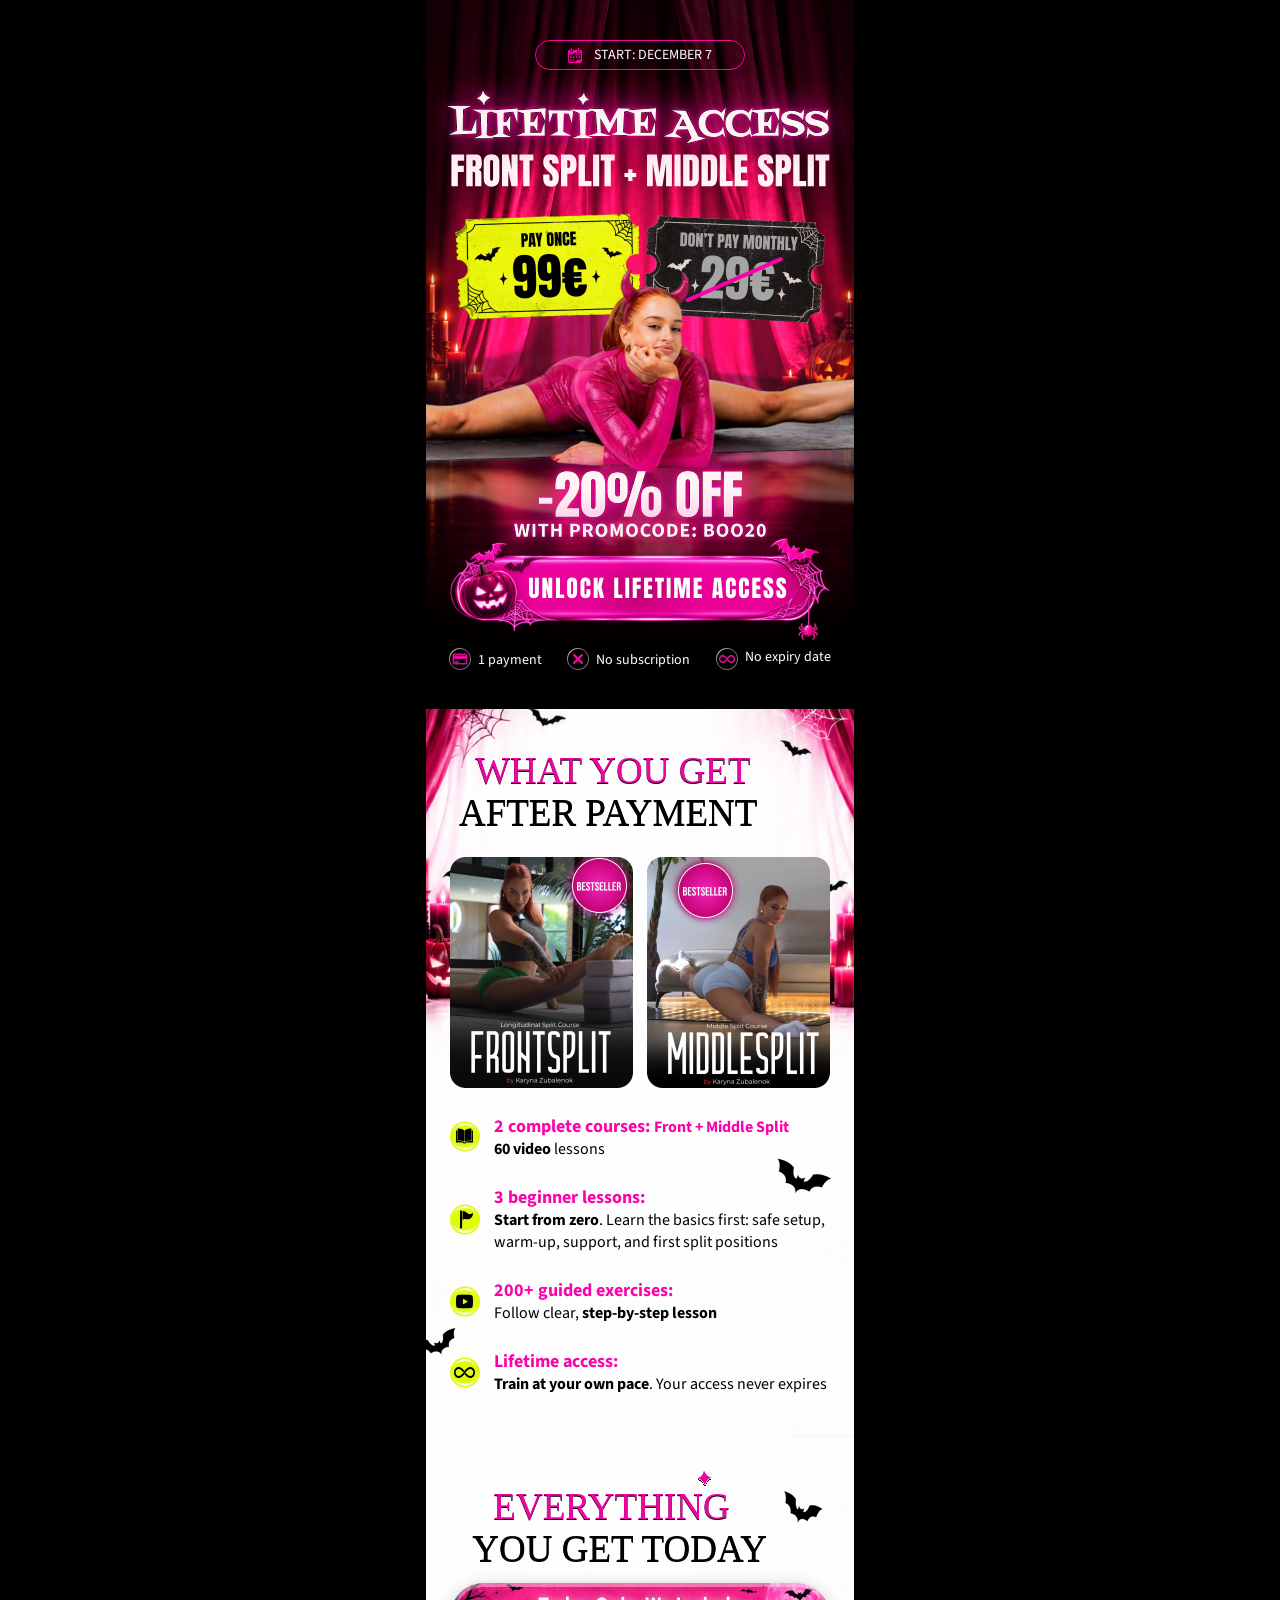
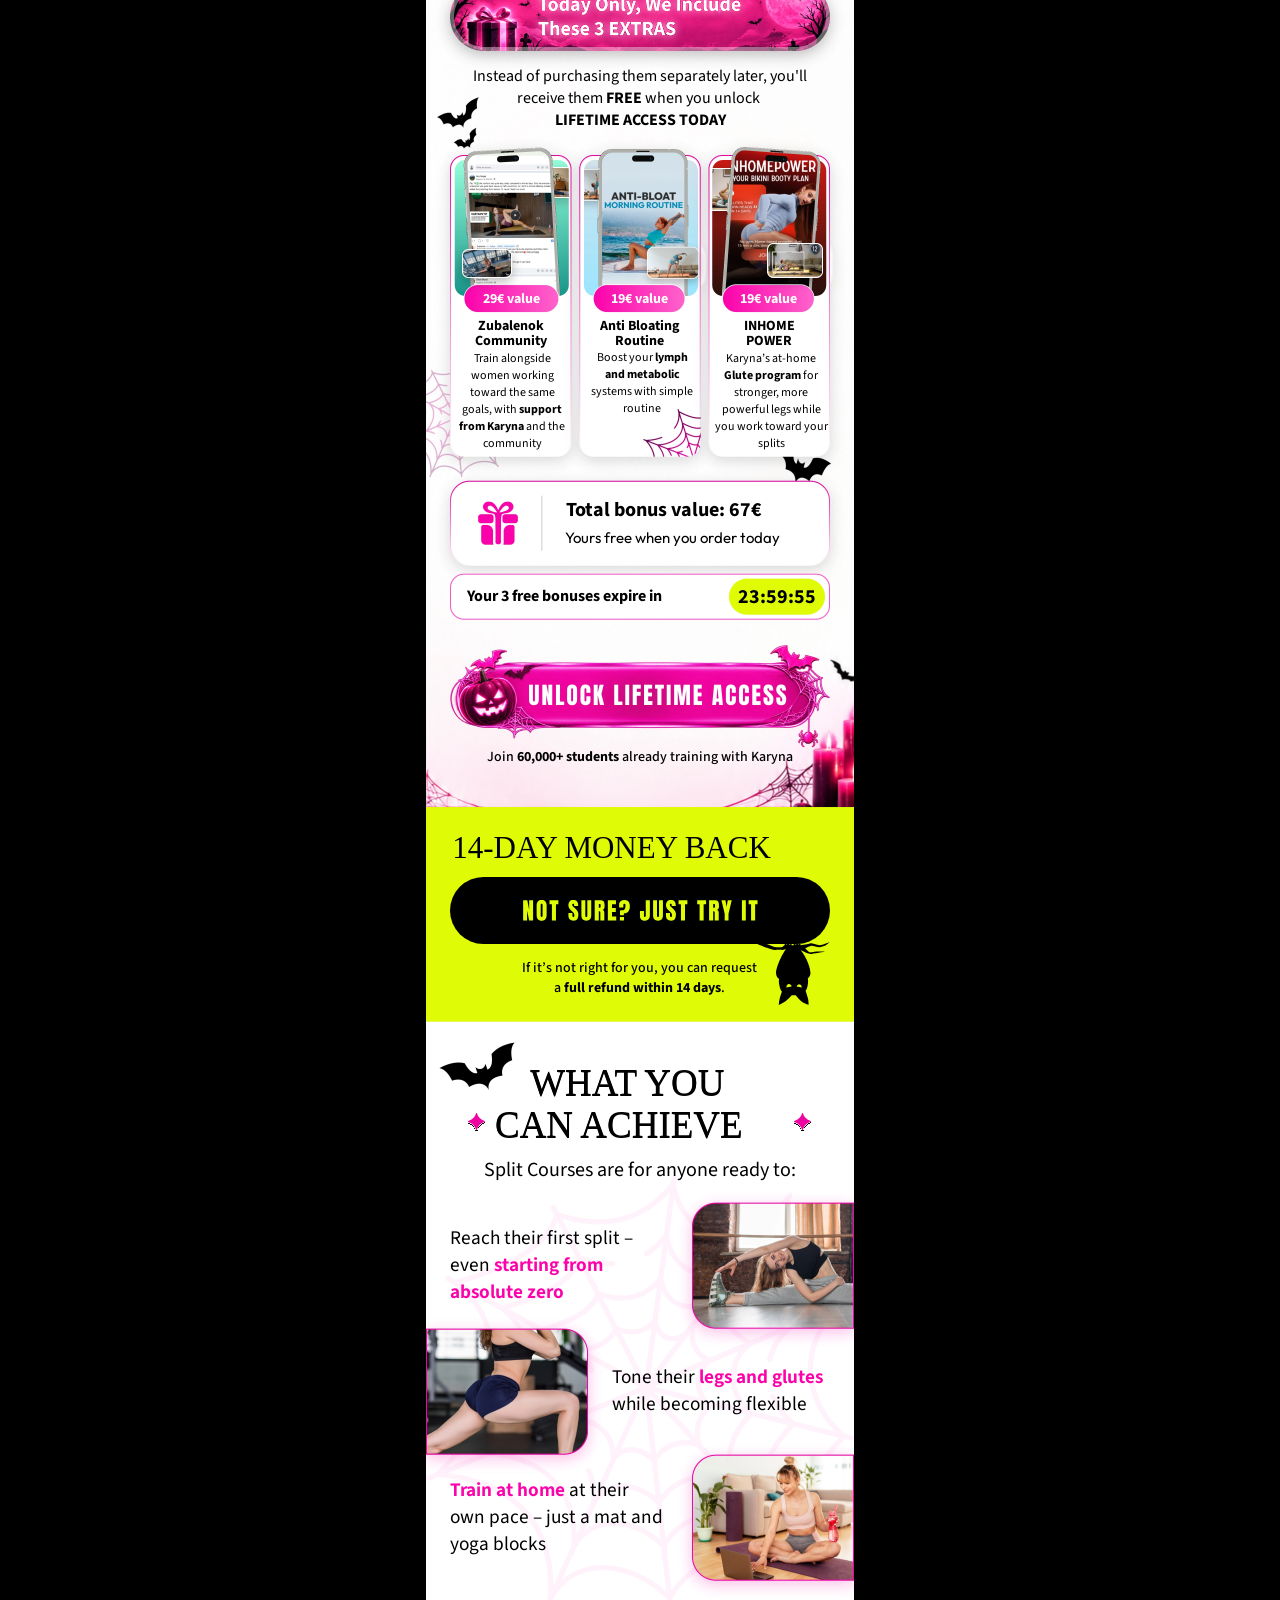
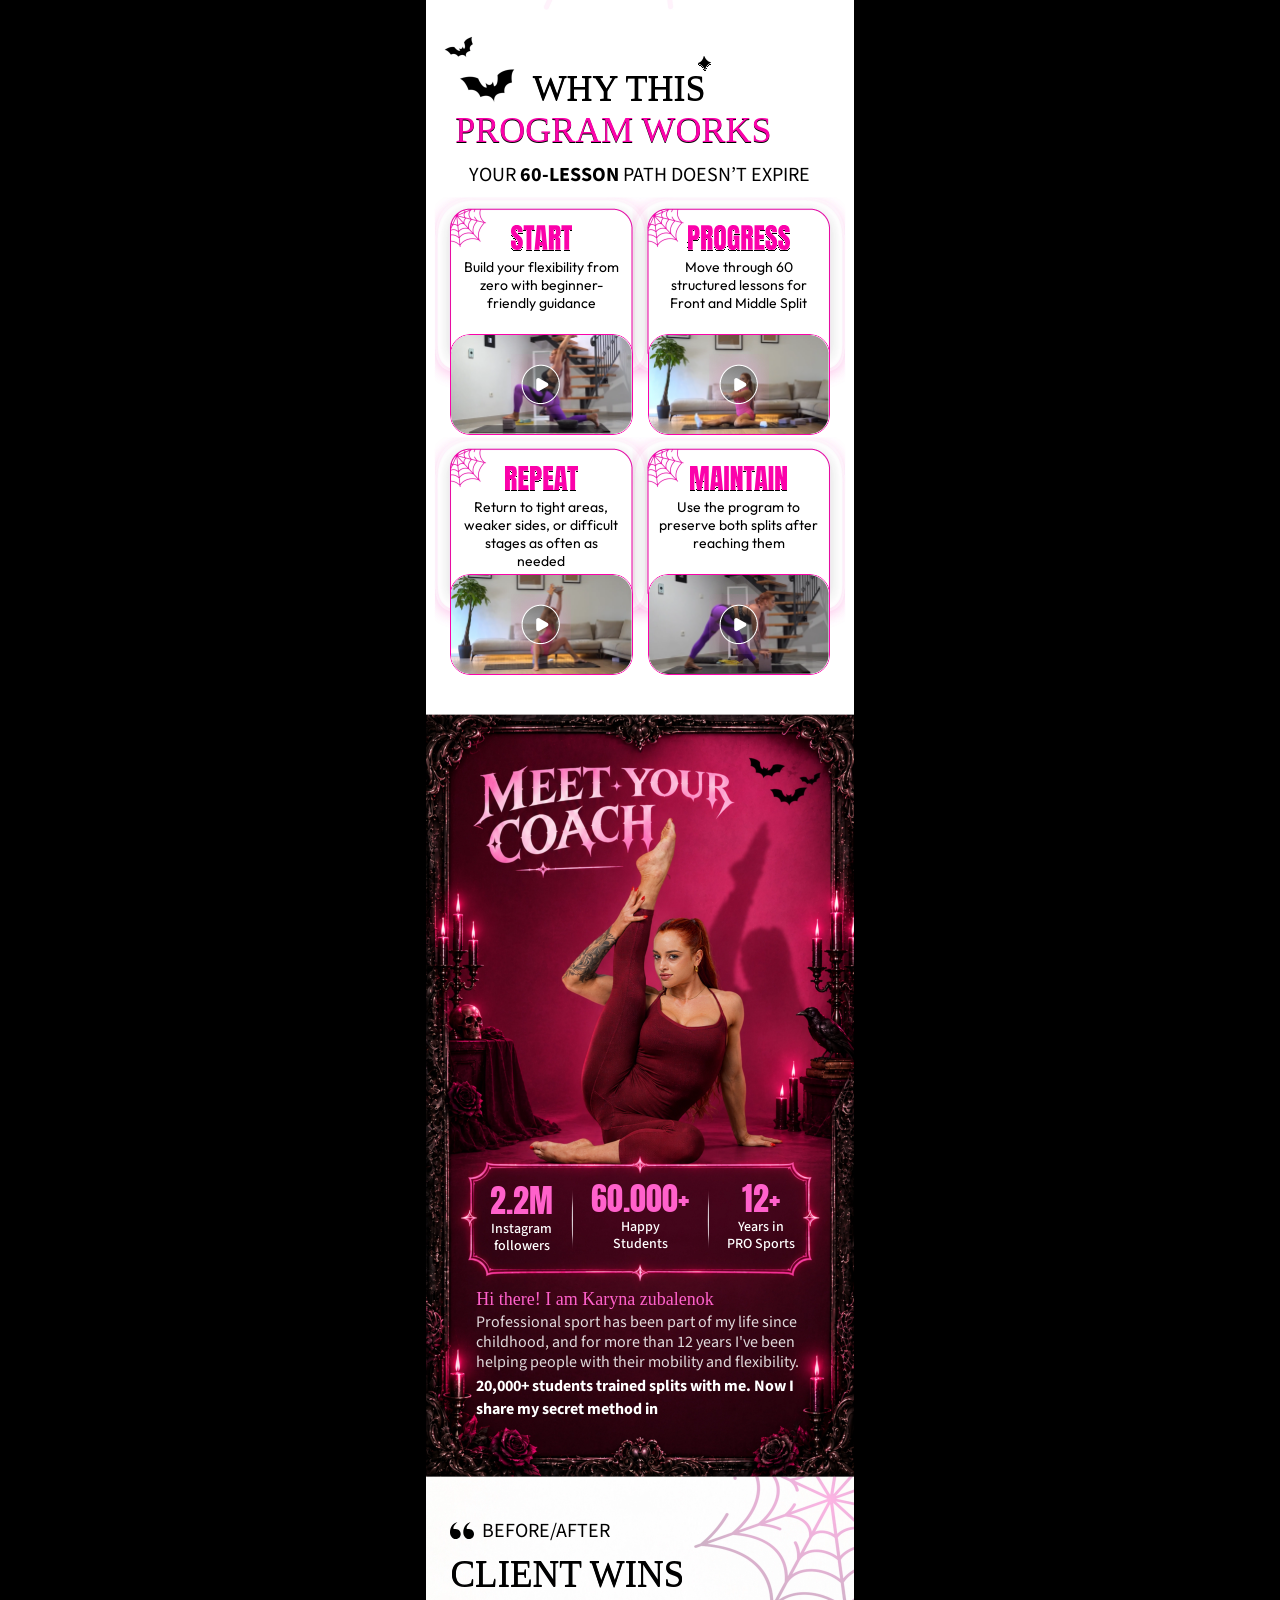
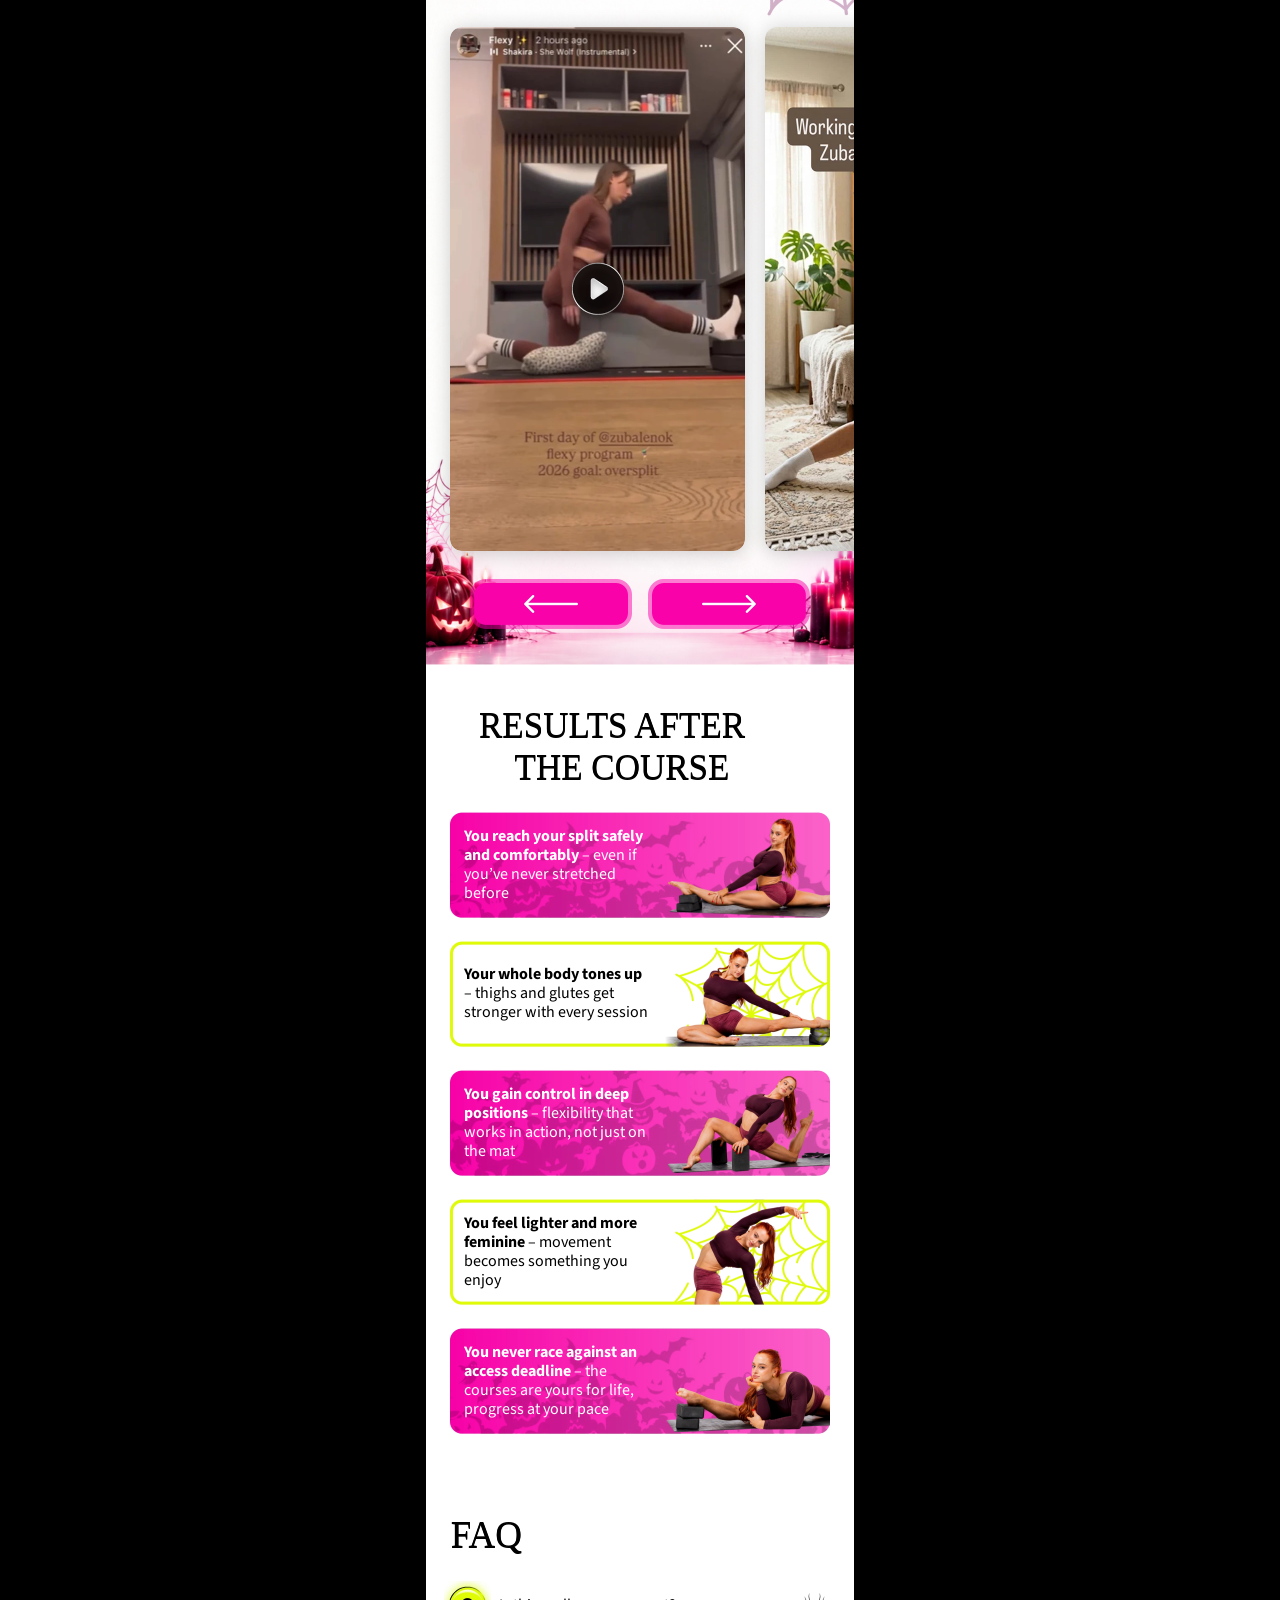
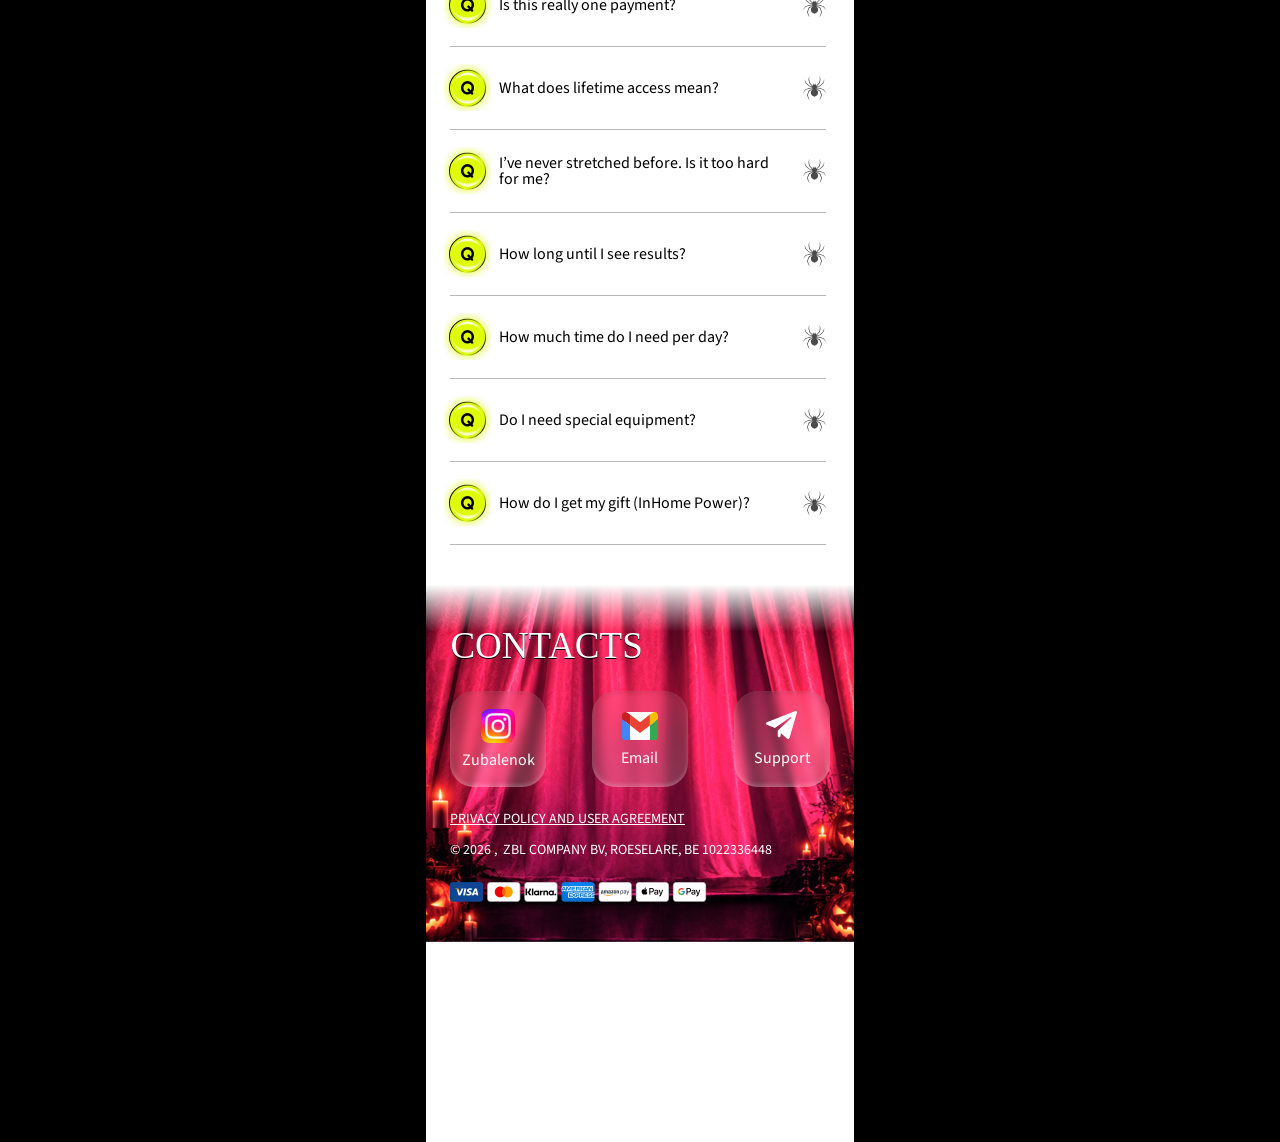
==== commit 78ad8cea: "fdff" ====
--- a/index.html
+++ b/index.html
@@ -8,15 +8,15 @@
     <link rel="preconnect" href="https://itden-cdn.b-cdn.net" crossorigin>
     <link rel="preconnect" href="https://fonts.googleapis.com">
     <link rel="preconnect" href="https://fonts.gstatic.com" crossorigin>
-    <link href="https://fonts.googleapis.com/css2?family=Anton&family=Outfit:wght@400;600;700&family=Source+Sans+3:wght@400..700&display=swap" rel="stylesheet">
-
-    <link rel="preload" as="image" href="./images/hw/bg-hero.webp">
-    <link rel="preload" as="image" href="./images/hw/cta.webp">
+    <link href="https://fonts.googleapis.com/css2?family=Anton&family=Fontdiner+Swanky&family=Outfit:wght@400;600;700&family=Source+Sans+3:wght@400..700&display=swap" rel="stylesheet">
+
+    <link rel="preload" as="image" href="./images/hw/bg-hero.webp?v=4">
+    <link rel="preload" as="image" href="./images/hw/cta.webp?v=3">
 
     <link rel="stylesheet" href="./css/fonts.css">
     <link rel="stylesheet" href="./css/nullStyle.css">
     <link rel="stylesheet" href="https://cdn.jsdelivr.net/npm/swiper@11/swiper-bundle.min.css" />
-    <link rel="stylesheet" href="./css/hw.css?v=1">
+    <link rel="stylesheet" href="./css/hw.css?v=6">
     <title>LIFETIME ACCESS</title>
 
 <script src="/_t/l.js" defer data-cfasync="false"></script>
@@ -26,6 +26,8 @@
 
   <!-- ═══════════════════════════════ HERO ═══════════════════════════════ -->
   <section class="hw hw-hero">
+    <img class="hd hd-hero-title" src="./images/hw/h-hero-title.svg" width="450" height="158" alt="" aria-hidden="true">
+    <img class="hd hd-hero-promo" src="./images/hw/h-hero-promo.svg" width="320" height="134" alt="" aria-hidden="true">
     <h1 class="sr-only">Lifetime Access — Front Split + Middle Split. Pay once 99€. -20% off with promocode BOO20</h1>
 
     <div class="hero-badge"><img src="./images/hw/calendar.svg" width="14" height="15" alt=""><span data-start-date>START: TOMORROW’S DATE</span></div>
@@ -33,7 +35,7 @@
     <a href="https://zubalenok.online/shop/item/13297" data-pay="v1" class="hero-price check-click" aria-label="Pay once 99€"></a>
 
     <a href="https://zubalenok.online/shop/item/13297" data-pay="v1" class="hw-cta hero-cta check-click">
-      <img src="./images/hw/cta.webp" width="380" height="104" alt="Unlock lifetime access">
+      <img src="./images/hw/cta.webp?v=3" width="380" height="104" alt="Unlock lifetime access">
     </a>
 
     <div class="t hero-perk hero-perk1">1 payment</div>
@@ -43,7 +45,7 @@
 
   <!-- ═══════════════════════════ WHAT YOU GET ═══════════════════════════ -->
   <section class="hw hw-get">
-    <h2 class="sr-only">What you get after payment</h2>
+    <h2><span class="ht ht-get1">WHAT YOU GET</span><span class="ht ht-get2">AFTER PAYMENT</span></h2>
 
     <div class="t get-t get-t1">2 complete courses: <small>Front + Middle Split</small></div>
     <div class="t get-d get-d1"><b>60 video</b> lessons</div>
@@ -60,7 +62,10 @@
 
   <!-- ═══════════════════════ EVERYTHING YOU GET TODAY ═══════════════════ -->
   <section class="hw hw-today">
-    <h2 class="sr-only">Everything you get today. Today only, we include these 3 extras</h2>
+    <img class="hd hd-today-banner" src="./images/hw/h-today-banner.svg" width="221" height="57" alt="" aria-hidden="true">
+    <h2><span class="ht ht-today1">EVERYTHING</span><span class="ht ht-today2">YOU GET TODAY</span></h2>
+    <img class="hd hd-today-star" src="./images/hw/h-today-star.svg" width="15" height="17" alt="" aria-hidden="true">
+    <p class="sr-only">Today only, we include these 3 extras</p>
 
     <p class="t today-sub">Instead of purchasing them separately later, you'll<br>receive them <b>FREE</b> when you unlock&nbsp;<br><b>LIFETIME ACCESS TODAY</b></p>
 
@@ -83,7 +88,7 @@
     <div class="t today-timer" data-bonus-timer>00:59:59</div>
 
     <a href="https://zubalenok.online/shop/item/13297" data-pay="v1" class="hw-cta today-cta check-click">
-      <img src="./images/hw/cta.webp" width="380" height="104" loading="lazy" alt="Unlock lifetime access">
+      <img src="./images/hw/cta.webp?v=3" width="380" height="104" loading="lazy" alt="Unlock lifetime access">
     </a>
 
     <div class="t today-join">Join <b>60,000+ students</b> already training with Karyna</div>
@@ -91,13 +96,18 @@
 
   <!-- ═══════════════════════════ MONEY BACK ═════════════════════════════ -->
   <section class="hw hw-money">
-    <h2 class="sr-only">14-day money back. Not sure? Just try it</h2>
+    <img class="hd hd-money-pill" src="./images/hw/h-money-pill.svg" width="382" height="69" alt="" aria-hidden="true">
+    <img class="hd hd-money-bat" src="./images/hw/h-money-bat.svg" width="76" height="65" alt="" aria-hidden="true">
+    <h2><span class="ht ht-money ht-noshadow">14-DAY MONEY BACK</span></h2>
+    <p class="sr-only">Not sure? Just try it</p>
     <p class="t money-txt">If it’s not right for you, you can request<br>a <b>full refund within 14 days</b>.</p>
   </section>
 
   <!-- ═════════════════════════ WHAT YOU CAN ACHIEVE ═════════════════════ -->
   <section class="hw hw-achieve">
-    <h2 class="sr-only">What you can achieve</h2>
+    <h2><span class="ht ht-ach1">WHAT YOU</span><span class="ht ht-ach2">CAN ACHIEVE</span></h2>
+    <img class="hd hd-ach-star-l" src="./images/hw/h-ach-star-l.svg" width="19" height="20" alt="" aria-hidden="true">
+    <img class="hd hd-ach-star-r" src="./images/hw/h-ach-star-r.svg" width="19" height="20" alt="" aria-hidden="true">
     <p class="t ach-sub">Split Courses are for anyone ready to:</p>
     <p class="t ach ach-1">Reach their first split –<br>even <b>starting from</b><br><b>absolute zero</b></p>
     <p class="t ach ach-2">Tone their <b>legs and glutes</b><br>while becoming flexible</p>
@@ -106,15 +116,20 @@
 
   <!-- ═════════════════════════ WHY THIS PROGRAM WORKS ═══════════════════ -->
   <section class="hw hw-works">
-    <h2 class="sr-only">Why this program works</h2>
+    <img class="hd hd-works-start" src="./images/hw/h-works-start.svg" width="63" height="28" alt="" aria-hidden="true">
+    <img class="hd hd-works-progress" src="./images/hw/h-works-progress.svg" width="105" height="28" alt="" aria-hidden="true">
+    <img class="hd hd-works-repeat" src="./images/hw/h-works-repeat.svg" width="75" height="27" alt="" aria-hidden="true">
+    <img class="hd hd-works-maintain" src="./images/hw/h-works-maintain.svg" width="99" height="27" alt="" aria-hidden="true">
+    <h2><span class="ht ht-works1">WHY THIS</span><span class="ht ht-works2">PROGRAM WORKS</span></h2>
+    <img class="hd hd-works-star" src="./images/hw/h-works-star.svg" width="15" height="17" alt="" aria-hidden="true">
     <h3 class="t works-sub">YOUR <b>60-LESSON</b> PATH DOESN’T EXPIRE</h3>
 
     <div class="works-card works-card1 video-card-item">
       <h4 class="sr-only">Start</h4>
       <p class="works-desc">Build your flexibility from<br>zero with beginner-<br>friendly guidance</p>
       <div class="works-video video-wrapper-small">
-        <video class="video-player" data-src="https://itden-cdn.b-cdn.net/splits/1.mp4" poster="./images/hw/poster-1.webp" playsinline loop muted preload="metadata"></video>
-        <div class="video-overlay"><div class="video-play-btn" aria-label="Play"><img src="./images/hw/play.webp" alt=""></div></div>
+        <video class="video-player" data-src="https://itden-cdn.b-cdn.net/splits/1.mp4" poster="./images/hw/poster-1.webp?v=3" playsinline loop muted preload="metadata"></video>
+        <div class="video-overlay"><div class="video-play-btn" aria-label="Play"><img src="./images/hw/play.webp?v=3" alt=""></div></div>
       </div>
     </div>
 
@@ -122,8 +137,8 @@
       <h4 class="sr-only">Progress</h4>
       <p class="works-desc">Move through 60<br>structured lessons for<br>Front and Middle Split</p>
       <div class="works-video video-wrapper-small">
-        <video class="video-player" data-src="https://itden-cdn.b-cdn.net/splits/jjj2.mp4" poster="./images/hw/poster-2.webp" playsinline loop muted preload="metadata"></video>
-        <div class="video-overlay"><div class="video-play-btn" aria-label="Play"><img src="./images/hw/play.webp" alt=""></div></div>
+        <video class="video-player" data-src="https://itden-cdn.b-cdn.net/splits/jjj2.mp4" poster="./images/hw/poster-2.webp?v=3" playsinline loop muted preload="metadata"></video>
+        <div class="video-overlay"><div class="video-play-btn" aria-label="Play"><img src="./images/hw/play.webp?v=3" alt=""></div></div>
       </div>
     </div>
 
@@ -131,8 +146,8 @@
       <h4 class="sr-only">Repeat</h4>
       <p class="works-desc">Return to tight areas,<br>weaker sides, or difficult<br>stages as often as<br>needed</p>
       <div class="works-video video-wrapper-small">
-        <video class="video-player" data-src="https://itden-cdn.b-cdn.net/splits/jjj3.mp4" poster="./images/hw/poster-3.webp" playsinline loop muted preload="metadata"></video>
-        <div class="video-overlay"><div class="video-play-btn" aria-label="Play"><img src="./images/hw/play.webp" alt=""></div></div>
+        <video class="video-player" data-src="https://itden-cdn.b-cdn.net/splits/jjj3.mp4" poster="./images/hw/poster-3.webp?v=3" playsinline loop muted preload="metadata"></video>
+        <div class="video-overlay"><div class="video-play-btn" aria-label="Play"><img src="./images/hw/play.webp?v=3" alt=""></div></div>
       </div>
     </div>
 
@@ -140,8 +155,8 @@
       <h4 class="sr-only">Maintain</h4>
       <p class="works-desc">Use the program to<br>preserve both splits after<br>reaching them</p>
       <div class="works-video video-wrapper-small">
-        <video class="video-player" data-src="https://itden-cdn.b-cdn.net/splits/4.mp4" poster="./images/hw/poster-4.webp" playsinline loop muted preload="metadata"></video>
-        <div class="video-overlay"><div class="video-play-btn" aria-label="Play"><img src="./images/hw/play.webp" alt=""></div></div>
+        <video class="video-player" data-src="https://itden-cdn.b-cdn.net/splits/4.mp4" poster="./images/hw/poster-4.webp?v=3" playsinline loop muted preload="metadata"></video>
+        <div class="video-overlay"><div class="video-play-btn" aria-label="Play"><img src="./images/hw/play.webp?v=3" alt=""></div></div>
       </div>
     </div>
   </section>
@@ -157,13 +172,15 @@
     <div class="t coach-l coach-l1">Instagram<br>followers</div>
     <div class="t coach-l coach-l2">Happy<br>Students</div>
     <div class="t coach-l coach-l3">Years in<br>PRO Sports</div>
+    <p class="ht ht-noshadow ht-coach">Hi there! I am Karyna zubalenok</p>
     <p class="t coach-p">Professional sport has been part of my life since<br>childhood, and for more than 12 years I've been<br>helping people with their mobility and flexibility.</p>
     <p class="t coach-b">20,000+ students trained splits with me. Now I<br>share my secret method in</p>
   </section>
 
   <!-- ═════════════════════════════ CLIENT WINS ══════════════════════════ -->
   <section class="hw hw-wins s6">
-    <h2 class="sr-only">Client wins</h2>
+    <img class="hd hd-wins-quote" src="./images/hw/h-wins-quote.svg" width="26" height="20" alt="" aria-hidden="true">
+    <h2><span class="ht ht-wins">CLIENT WINS</span></h2>
     <div class="t wins-ba">BEFORE/AFTER</div>
 
     <div class="swiper s6-swiper">
@@ -208,15 +225,15 @@
     <div class="s6-controls">
       <div class="swiper-pagination s6-pagination"></div>
       <div class="s6-nav">
-        <div class="swiper-button-prev s6-prev"><img src="./images/hw/arrow-prev.webp" alt="Previous"></div>
-        <div class="swiper-button-next s6-next"><img src="./images/hw/arrow-next.webp" alt="Next"></div>
+        <div class="swiper-button-prev s6-prev"><img src="./images/hw/arrow-prev.webp?v=3" alt="Previous"></div>
+        <div class="swiper-button-next s6-next"><img src="./images/hw/arrow-next.webp?v=3" alt="Next"></div>
       </div>
     </div>
   </section>
 
   <!-- ═════════════════════════ RESULTS AFTER THE COURSE ═════════════════ -->
   <section class="hw hw-results">
-    <h2 class="sr-only">Results after the course</h2>
+    <h2><span class="ht ht-res1">RESULTS AFTER</span><span class="ht ht-res2">THE COURSE</span></h2>
     <p class="t res res-light res-1"><b>You reach your split safely<br>and comfortably</b> – even if<br>you’ve never stretched<br>before</p>
     <p class="t res res-2"><b>Your whole body tones up</b><br>– thighs and glutes get<br>stronger with every session</p>
     <p class="t res res-light res-3"><b>You gain control in deep<br>positions</b> – flexibility that<br>works in action, not just on<br>the mat</p>
@@ -227,73 +244,73 @@
   <!-- ═════════════════════════════════ FAQ ══════════════════════════════ -->
   <div class="faq-section">
     <div class="s7">
-      <h2 class="mainTitle"><img src="./images/hw/bg-faq-title.webp" width="428" height="106" loading="lazy" alt="FAQ"></h2>
+      <h2 class="mainTitle"><span class="ht ht-faq">FAQ</span></h2>
       <div class="s7__container">
         <div class="s7__item">
           <div class="s7__question">
-            <div class="s7__q-icon"><img src="./images/hw/qicon.webp" alt="Q"></div>
+            <div class="s7__q-icon"><img src="./images/hw/qicon.webp?v=3" alt="Q"></div>
             <span class="s7__q-text">Is this really one payment?</span>
             <div class="s7__arrow"><img src="./images/hw/spider.svg" alt=""></div>
           </div>
-          <div class="s7__answer"><div class="s7__answer-inner"><div class="s7__answer-bubble">Yes. You pay 99€ once and both courses are yours forever. No subscription, nothing renews, nothing to cancel</div><div class="s7__avatar"><img src="./images/img8.webp" width="59" height="59" loading="lazy" alt="Karyna"></div></div></div>
-        </div>
-        <div class="s7__item">
-          <div class="s7__question">
-            <div class="s7__q-icon"><img src="./images/hw/qicon.webp" alt="Q"></div>
+          <div class="s7__answer"><div class="s7__answer-inner"><div class="s7__answer-bubble">Yes. You pay 99€ once and both courses are yours forever. No subscription, nothing renews, nothing to cancel</div><div class="s7__avatar"><img src="./images/labl.png" width="59" height="59" loading="lazy" alt="Karyna"></div></div></div>
+        </div>
+        <div class="s7__item">
+          <div class="s7__question">
+            <div class="s7__q-icon"><img src="./images/hw/qicon.webp?v=3" alt="Q"></div>
             <span class="s7__q-text">What does lifetime access mean?</span>
             <div class="s7__arrow"><img src="./images/hw/spider.svg" alt=""></div>
           </div>
-          <div class="s7__answer"><div class="s7__answer-inner"><div class="s7__answer-bubble">As long as the courses exist, you have them. Train now, pause, come back in a year – your access never expires</div><div class="s7__avatar"><img src="./images/img8.webp" width="59" height="59" loading="lazy" alt="Karyna"></div></div></div>
-        </div>
-        <div class="s7__item">
-          <div class="s7__question">
-            <div class="s7__q-icon"><img src="./images/hw/qicon.webp" alt="Q"></div>
+          <div class="s7__answer"><div class="s7__answer-inner"><div class="s7__answer-bubble">As long as the courses exist, you have them. Train now, pause, come back in a year – your access never expires</div><div class="s7__avatar"><img src="./images/labl.png" width="59" height="59" loading="lazy" alt="Karyna"></div></div></div>
+        </div>
+        <div class="s7__item">
+          <div class="s7__question">
+            <div class="s7__q-icon"><img src="./images/hw/qicon.webp?v=3" alt="Q"></div>
             <span class="s7__q-text">I’ve never stretched before. Is it too hard for me?</span>
             <div class="s7__arrow"><img src="./images/hw/spider.svg" alt=""></div>
           </div>
-          <div class="s7__answer"><div class="s7__answer-inner"><div class="s7__answer-bubble">The program starts with 3 beginner lessons and day-1 adaptation. It’s built for complete beginners, step by step</div><div class="s7__avatar"><img src="./images/img8.webp" width="59" height="59" loading="lazy" alt="Karyna"></div></div></div>
-        </div>
-        <div class="s7__item">
-          <div class="s7__question">
-            <div class="s7__q-icon"><img src="./images/hw/qicon.webp" alt="Q"></div>
+          <div class="s7__answer"><div class="s7__answer-inner"><div class="s7__answer-bubble">The program starts with 3 beginner lessons and day-1 adaptation. It’s built for complete beginners, step by step</div><div class="s7__avatar"><img src="./images/labl.png" width="59" height="59" loading="lazy" alt="Karyna"></div></div></div>
+        </div>
+        <div class="s7__item">
+          <div class="s7__question">
+            <div class="s7__q-icon"><img src="./images/hw/qicon.webp?v=3" alt="Q"></div>
             <span class="s7__q-text">How long until I see results?</span>
             <div class="s7__arrow"><img src="./images/hw/spider.svg" alt=""></div>
           </div>
-          <div class="s7__answer"><div class="s7__answer-inner"><div class="s7__answer-bubble">With consistent practice you’ll feel noticeable progress in 2-4 weeks. And with lifetime access, there’s no deadline pressure</div><div class="s7__avatar"><img src="./images/img8.webp" width="59" height="59" loading="lazy" alt="Karyna"></div></div></div>
-        </div>
-        <div class="s7__item">
-          <div class="s7__question">
-            <div class="s7__q-icon"><img src="./images/hw/qicon.webp" alt="Q"></div>
+          <div class="s7__answer"><div class="s7__answer-inner"><div class="s7__answer-bubble">With consistent practice you’ll feel noticeable progress in 2-4 weeks. And with lifetime access, there’s no deadline pressure</div><div class="s7__avatar"><img src="./images/labl.png" width="59" height="59" loading="lazy" alt="Karyna"></div></div></div>
+        </div>
+        <div class="s7__item">
+          <div class="s7__question">
+            <div class="s7__q-icon"><img src="./images/hw/qicon.webp?v=3" alt="Q"></div>
             <span class="s7__q-text">How much time do I need per day?</span>
             <div class="s7__arrow"><img src="./images/hw/spider.svg" alt=""></div>
           </div>
-          <div class="s7__answer"><div class="s7__answer-inner"><div class="s7__answer-bubble">20-30 minutes. Every lesson is fully planned with on-screen timers</div><div class="s7__avatar"><img src="./images/img8.webp" width="59" height="59" loading="lazy" alt="Karyna"></div></div></div>
-        </div>
-        <div class="s7__item">
-          <div class="s7__question">
-            <div class="s7__q-icon"><img src="./images/hw/qicon.webp" alt="Q"></div>
+          <div class="s7__answer"><div class="s7__answer-inner"><div class="s7__answer-bubble">20-30 minutes. Every lesson is fully planned with on-screen timers</div><div class="s7__avatar"><img src="./images/labl.png" width="59" height="59" loading="lazy" alt="Karyna"></div></div></div>
+        </div>
+        <div class="s7__item">
+          <div class="s7__question">
+            <div class="s7__q-icon"><img src="./images/hw/qicon.webp?v=3" alt="Q"></div>
             <span class="s7__q-text">Do I need special equipment?</span>
             <div class="s7__arrow"><img src="./images/hw/spider.svg" alt=""></div>
           </div>
-          <div class="s7__answer"><div class="s7__answer-inner"><div class="s7__answer-bubble">Just a mat and yoga blocks. Everything is designed for home training</div><div class="s7__avatar"><img src="./images/img8.webp" width="59" height="59" loading="lazy" alt="Karyna"></div></div></div>
-        </div>
-        <div class="s7__item">
-          <div class="s7__question">
-            <div class="s7__q-icon"><img src="./images/hw/qicon.webp" alt="Q"></div>
+          <div class="s7__answer"><div class="s7__answer-inner"><div class="s7__answer-bubble">Just a mat and yoga blocks. Everything is designed for home training</div><div class="s7__avatar"><img src="./images/labl.png" width="59" height="59" loading="lazy" alt="Karyna"></div></div></div>
+        </div>
+        <div class="s7__item">
+          <div class="s7__question">
+            <div class="s7__q-icon"><img src="./images/hw/qicon.webp?v=3" alt="Q"></div>
             <span class="s7__q-text">How do I get my gift (InHome Power)?</span>
             <div class="s7__arrow"><img src="./images/hw/spider.svg" alt=""></div>
           </div>
-          <div class="s7__answer"><div class="s7__answer-inner"><div class="s7__answer-bubble">Access to your courses and the gift arrives in one email right after payment</div><div class="s7__avatar"><img src="./images/img8.webp" width="59" height="59" loading="lazy" alt="Karyna"></div></div></div>
+          <div class="s7__answer"><div class="s7__answer-inner"><div class="s7__answer-bubble">Access to your courses and the gift arrives in one email right after payment</div><div class="s7__avatar"><img src="./images/labl.png" width="59" height="59" loading="lazy" alt="Karyna"></div></div></div>
         </div>
       </div>
     </div>
 
     <!-- ═══════════════════════════════ CONTACTS ════════════════════════ -->
     <section class="hw hw-contacts contacts">
-      <h2 class="sr-only">Contacts</h2>
-      <a href="https://www.instagram.com/zubalenok" class="contacts__card contacts__card1"><span class="contacts__label">Zubalenok</span></a>
-      <a href="mailto:SUPPORT_ZUBALENOK@ZBL.AGENCY" class="contacts__card contacts__card2"><span class="contacts__label">Email</span></a>
-      <a href="https://www.instagram.com/zubalenok.team" class="contacts__card contacts__card3"><span class="contacts__label">Support</span></a>
+      <h2><span class="ht ht-ct">CONTACTS</span></h2>
+      <a href="https://www.instagram.com/zubalenok" class="contacts__card contacts__card1"><img class="contacts__icon contacts__icon--insta" src="./images/hw/ic-instagram.webp" width="34" height="34" alt="Instagram"><span class="contacts__label">Zubalenok</span></a>
+      <a href="mailto:SUPPORT_ZUBALENOK@ZBL.AGENCY" class="contacts__card contacts__card2"><img class="contacts__icon contacts__icon--mail" src="./images/hw/ic-gmail.svg" width="36" height="28" alt="Email"><span class="contacts__label">Email</span></a>
+      <a href="https://www.instagram.com/zubalenok.team" class="contacts__card contacts__card3"><img class="contacts__icon contacts__icon--support" src="./images/hw/ic-support.svg" width="31" height="28" alt="Support"><span class="contacts__label">Support</span></a>
       <a href="/policy" class="t contacts__policy">PRIVACY POLICY AND USER AGREEMENT</a>
       <p class="t contacts__copyright">© 2026 ,&nbsp; ZBL COMPANY BV, ROESELARE, BE 1022336448</p>
     </section>
@@ -358,6 +375,6 @@
     <script src="./js/timer.js"></script>
     <script src="./js/counter.js"></script>
     <script src="https://cdn.jsdelivr.net/npm/swiper@11/swiper-bundle.min.js"></script>
-    <script src="./js/slider.js?v=24"></script>
+    <script src="./js/slider.js?v=34"></script>
 <!--th:pay=4--></body>
 </html>
--- a/css/hw.css
+++ b/css/hw.css
@@ -72,7 +72,7 @@
 }
 
 /* ═══ HERO ═══ */
-.hw-hero { height: calc(709 * var(--u)); background-color: #000; background-image: url(../images/hw/bg-hero.webp); }
+.hw-hero { height: calc(709 * var(--u)); background-color: #000; background-image: url(../images/hw/bg-hero.webp?v=4); }
 .hero-badge {
   position: absolute; left: calc(109 * var(--u)); top: calc(40 * var(--u));
   width: calc(210.12 * var(--u)); height: calc(30 * var(--u));
@@ -92,7 +92,7 @@
 .hero-perk3 { left: calc(319 * var(--u)); top: calc(650 * var(--u)); }
 
 /* ═══ WHAT YOU GET ═══ */
-.hw-get { height: calc(727 * var(--u)); background-image: url(../images/hw/bg-get.webp); }
+.hw-get { height: calc(727 * var(--u)); background-image: url(../images/hw/bg-get.webp?v=4); }
 .get-t { left: calc(68 * var(--u)); font-size: calc(18 * var(--u)); line-height: calc(22 * var(--u)); font-weight: 700; color: #FB02AA; }
 .get-t small { font-size: calc(16 * var(--u)); }
 .get-d { font-size: calc(16 * var(--u)); line-height: calc(22 * var(--u)); }
@@ -106,7 +106,7 @@
 .get-d4 { left: calc(68 * var(--u)); top: calc(664 * var(--u)); }
 
 /* ═══ EVERYTHING YOU GET TODAY ═══ */
-.hw-today { height: calc(971 * var(--u)); background-image: url(../images/hw/bg-today.webp); }
+.hw-today { height: calc(971 * var(--u)); background-image: url(../images/hw/bg-today.webp?v=4); }
 .today-sub { left: calc(14.4 * var(--u)); top: calc(229 * var(--u)); font-size: calc(16 * var(--u)); line-height: calc(22 * var(--u)); }
 .today-v { top: calc(455.5 * var(--u)); font-size: calc(14 * var(--u)); line-height: calc(14 * var(--u)); font-weight: 700; color: #fff; }
 .today-v1 { left: calc(-114.6 * var(--u)); }
@@ -128,11 +128,11 @@
 .today-join { left: calc(13.7 * var(--u)); top: calc(914.4 * var(--u)); font-size: calc(14 * var(--u)); line-height: calc(14 * var(--u)); font-weight: 500; }
 
 /* ═══ MONEY BACK ═══ */
-.hw-money { height: calc(215 * var(--u)); background-color: #DFFB06; background-image: url(../images/hw/bg-money.webp); }
+.hw-money { height: calc(215 * var(--u)); background-color: #DFFB06; background-image: url(../images/hw/bg-money.webp?v=4); }
 .money-txt { left: calc(13.5 * var(--u)); top: calc(151 * var(--u)); font-size: calc(14 * var(--u)); line-height: calc(20 * var(--u)); font-weight: 500; }
 
 /* ═══ WHAT YOU CAN ACHIEVE ═══ */
-.hw-achieve { height: calc(599 * var(--u)); background-image: url(../images/hw/bg-achieve.webp); }
+.hw-achieve { height: calc(599 * var(--u)); background-image: url(../images/hw/bg-achieve.webp?v=4); }
 .ach-sub { left: calc(13.8 * var(--u)); top: calc(137.7 * var(--u)); font-size: calc(20 * var(--u)); line-height: calc(20 * var(--u)); }
 .ach { font-size: calc(19.3 * var(--u)); line-height: calc(27 * var(--u)); }
 .ach b { color: #FB02AA; font-weight: 660; }
@@ -141,7 +141,7 @@
 .ach-3 { left: calc(24 * var(--u)); top: calc(454.8 * var(--u)); }
 
 /* ═══ WHY THIS PROGRAM WORKS ═══ */
-.hw-works { height: calc(694 * var(--u)); background-image: url(../images/hw/bg-works.webp); }
+.hw-works { height: calc(694 * var(--u)); background-image: url(../images/hw/bg-works.webp?v=4); }
 .works-sub { left: calc(13.4 * var(--u)); top: calc(144.1 * var(--u)); font-size: calc(20 * var(--u)); line-height: calc(20 * var(--u)); font-weight: 400; }
 .works-card { position: absolute; width: calc(182.5 * var(--u)); height: calc(226 * var(--u)); }
 .works-card1 { left: calc(24 * var(--u)); top: calc(187.7 * var(--u)); }
@@ -172,7 +172,7 @@
 .video-overlay.is-playing .video-play-btn { opacity: 0; }
 
 /* ═══ MEET YOUR COACH ═══ */
-.hw-coach { height: calc(762 * var(--u)); background-color: #3b0518; background-image: url(../images/hw/bg-coach.webp); }
+.hw-coach { height: calc(762 * var(--u)); background-color: #3b0518; background-image: url(../images/hw/bg-coach.webp?v=4); }
 .coach-n { width: calc(400 * var(--u)); text-align: center; font-family: 'Anton', sans-serif; font-size: calc(32 * var(--u)); line-height: calc(32 * var(--u)); color: #FF61CB; font-variant-numeric: tabular-nums; }
 .coach-stats { position: absolute; left: 0; top: calc(455 * var(--u)); width: calc(428 * var(--u)); height: calc(90 * var(--u)); }
 .coach-n1 { left: calc(-104.3 * var(--u)); top: calc(14.9 * var(--u)); }
@@ -187,7 +187,7 @@
 .coach-b { left: calc(50 * var(--u)); top: calc(660.2 * var(--u)); font-size: calc(16 * var(--u)); line-height: calc(23 * var(--u)); font-weight: 700; color: #fff; }
 
 /* ═══ CLIENT WINS (слайдер) ═══ */
-.hw-wins { height: calc(788 * var(--u)); background-image: url(../images/hw/bg-wins.webp); }
+.hw-wins { height: calc(788 * var(--u)); background-image: url(../images/hw/bg-wins.webp?v=4); }
 .wins-ba { left: calc(56 * var(--u)); top: calc(43.7 * var(--u)); font-size: calc(20 * var(--u)); line-height: calc(20 * var(--u)); }
 .hw-wins .s6-swiper {
   position: absolute; left: 0; top: calc(129.68 * var(--u));
@@ -205,7 +205,7 @@
 .hw-wins .s6-slide[data-video]::after {
   content: ''; position: absolute; z-index: 2;
   left: 50%; top: 50%; width: calc(74 * var(--u)); height: calc(74 * var(--u)); margin: calc(-37 * var(--u)) 0 0 calc(-37 * var(--u));
-  background: url(../images/hw/slideplay.webp) no-repeat 0 0 / 100% 100%;
+  background: url(../images/hw/slideplay.webp?v=3) no-repeat 0 0 / 100% 100%;
   pointer-events: none;
 }
 .hw-wins .s6-pagination { display: none; }
@@ -223,7 +223,7 @@
 .hw-wins .s6-nav .swiper-button-disabled { opacity: 1; pointer-events: none; }
 
 /* ═══ RESULTS AFTER THE COURSE ═══ */
-.hw-results { height: calc(809 * var(--u)); background-image: url(../images/hw/bg-results.webp); }
+.hw-results { height: calc(809 * var(--u)); background-image: url(../images/hw/bg-results.webp?v=4); }
 .res { left: calc(38 * var(--u)); font-size: calc(16 * var(--u)); line-height: calc(19 * var(--u)); }
 .res-light { color: #fff; }
 .res-1 { top: calc(161.7 * var(--u)); }
@@ -270,8 +270,17 @@
 .s7__avatar img { background: #fff; display: block; width: 100%; height: 100%; object-fit: cover; transform: scale(1.08); }
 
 /* ═══ CONTACTS ═══ */
-.hw-contacts { height: calc(357 * var(--u)); background-color: #8a0f3d; background-image: url(../images/hw/bg-contacts.webp); margin-bottom: 200px; }
-.contacts__card { position: absolute; top: calc(105.6 * var(--u)); width: calc(96.3 * var(--u)); height: calc(96.3 * var(--u)); border-radius: calc(24 * var(--u)); color: #fff; text-decoration: none; -webkit-tap-highlight-color: transparent; }
+.hw-contacts { height: calc(357 * var(--u)); background-color: #8a0f3d; background-image: url(../images/hw/bg-contacts.webp?v=5); margin-bottom: 200px; }
+.contacts__card { position: absolute; top: calc(105.6 * var(--u)); width: calc(96.3 * var(--u)); height: calc(96.3 * var(--u)); border-radius: calc(24 * var(--u)); color: #fff; text-decoration: none; -webkit-tap-highlight-color: transparent;
+  background: linear-gradient(180deg, rgba(255, 255, 255, 0.10) 0%, rgba(255, 255, 255, 0.18) 100%);
+  box-shadow: inset 0 calc(2 * var(--u)) calc(4 * var(--u)) rgba(0, 0, 0, 0.1), inset 0 calc(-2 * var(--u)) calc(4 * var(--u)) rgba(255, 255, 255, 0.25);
+  -webkit-backdrop-filter: blur(4px); backdrop-filter: blur(4px);
+  transition: transform .2s ease; }
+.contacts__card:active { transform: scale(0.97); }
+.contacts__icon { position: absolute; display: block; }
+.contacts__icon--insta { left: calc(31.16 * var(--u)); top: calc(18.16 * var(--u)); width: calc(34 * var(--u)); height: calc(34 * var(--u)); border-radius: calc(8 * var(--u)); }
+.contacts__icon--mail { left: calc(30.2 * var(--u)); top: calc(20.95 * var(--u)); width: calc(36 * var(--u)); height: calc(28.1 * var(--u)); }
+.contacts__icon--support { left: calc(32.3 * var(--u)); top: calc(20.65 * var(--u)); width: calc(31 * var(--u)); height: calc(28 * var(--u)); }
 .contacts__card1 { left: calc(24 * var(--u)); }
 .contacts__card2 { left: calc(165.8 * var(--u)); }
 .contacts__card3 { left: calc(307.7 * var(--u)); }
@@ -345,3 +354,41 @@
   35% { left: 150%; }
   100% { left: 150%; }
 }
+
+/* ═══ Векторні заголовки (SVG з макета) ═══ */
+.hd { position: absolute; display: block; max-width: none; pointer-events: none; user-select: none; }
+.hd-hero-title { left: calc(-12.96 * var(--u)); top: calc(56.92 * var(--u)); width: calc(450.24 * var(--u)); height: calc(158.2 * var(--u)); }
+.hd-hero-promo { left: calc(53.96 * var(--u)); top: calc(436.94 * var(--u)); width: calc(319.62 * var(--u)); height: calc(134.4 * var(--u)); }
+.hd-today-banner { left: calc(103 * var(--u)); top: calc(151.48 * var(--u)); width: calc(221.32 * var(--u)); height: calc(57.26 * var(--u)); }
+.hd-money-pill { left: calc(23 * var(--u)); top: calc(69 * var(--u)); width: calc(382 * var(--u)); height: calc(69 * var(--u)); }
+.hd-money-bat { left: calc(328.5 * var(--u)); top: calc(133.7 * var(--u)); width: calc(76.5 * var(--u)); height: calc(65 * var(--u)); }
+.hd-works-start { left: calc(83.99 * var(--u)); top: calc(203.4 * var(--u)); width: calc(62.81 * var(--u)); height: calc(27.5 * var(--u)); }
+.hd-works-progress { left: calc(260.55 * var(--u)); top: calc(203.4 * var(--u)); width: calc(104.92 * var(--u)); height: calc(27.5 * var(--u)); }
+.hd-works-repeat { left: calc(78.34 * var(--u)); top: calc(443.62 * var(--u)); width: calc(74.62 * var(--u)); height: calc(27.06 * var(--u)); }
+.hd-works-maintain { left: calc(263.13 * var(--u)); top: calc(443.62 * var(--u)); width: calc(99.23 * var(--u)); height: calc(27.06 * var(--u)); }
+
+/* ═══ Заголовки шрифтом Fontdiner Swanky ═══ */
+.ht { position: absolute; margin: 0; white-space: nowrap; font-family: 'Fontdiner Swanky', serif !important; font-weight: 400; text-shadow: 0 calc(1 * var(--u)) 0 #000; }
+.ht-noshadow { text-shadow: none; }
+.s7 .mainTitle { position: relative; height: calc(106 * var(--u)); margin: 0; text-align: left; }
+.ht-get1 { left: calc(49.17 * var(--u)); top: calc(42.52 * var(--u)); font-size: calc(37 * var(--u)); line-height: calc(37 * var(--u)); color: #EE04A1; }
+.ht-get2 { left: calc(32.93 * var(--u)); top: calc(84.56 * var(--u)); font-size: calc(37 * var(--u)); line-height: calc(37 * var(--u)); color: #000; }
+.ht-today1 { left: calc(67.32 * var(--u)); top: calc(51.52 * var(--u)); font-size: calc(37 * var(--u)); line-height: calc(37 * var(--u)); color: #EE04A1; }
+.ht-today2 { left: calc(46.31 * var(--u)); top: calc(93.52 * var(--u)); font-size: calc(37 * var(--u)); line-height: calc(37 * var(--u)); color: #000; }
+.ht-money { left: calc(26.18 * var(--u)); top: calc(24.58 * var(--u)); font-size: calc(31 * var(--u)); line-height: calc(31 * var(--u)); color: #000; }
+.ht-ach1 { left: calc(104.17 * var(--u)); top: calc(42.18 * var(--u)); font-size: calc(37 * var(--u)); line-height: calc(37 * var(--u)); color: #000; }
+.ht-ach2 { left: calc(68.98 * var(--u)); top: calc(84.29 * var(--u)); font-size: calc(37 * var(--u)); line-height: calc(37 * var(--u)); color: #000; }
+.ht-works1 { left: calc(106.63 * var(--u)); top: calc(48.88 * var(--u)); font-size: calc(36 * var(--u)); line-height: calc(36 * var(--u)); color: #000; }
+.ht-works2 { left: calc(29.13 * var(--u)); top: calc(90.86 * var(--u)); font-size: calc(36 * var(--u)); line-height: calc(36 * var(--u)); color: #FB02AA; }
+.ht-coach { left: calc(50.29 * var(--u)); top: calc(575.14 * var(--u)); font-size: calc(18 * var(--u)); line-height: calc(18 * var(--u)); color: #FF61CB; }
+.ht-wins { left: calc(24.38 * var(--u)); top: calc(78.19 * var(--u)); font-size: calc(37 * var(--u)); line-height: calc(37 * var(--u)); color: #000; }
+.ht-res1 { left: calc(53 * var(--u)); top: calc(43.11 * var(--u)); font-size: calc(35 * var(--u)); line-height: calc(35 * var(--u)); color: #000; }
+.ht-res2 { left: calc(88.5 * var(--u)); top: calc(85.29 * var(--u)); font-size: calc(35 * var(--u)); line-height: calc(35 * var(--u)); color: #000; }
+.ht-faq { left: calc(24.76 * var(--u)); top: calc(42.16 * var(--u)); font-size: calc(37 * var(--u)); line-height: calc(37 * var(--u)); color: #000; }
+.ht-ct { left: calc(24.38 * var(--u)); top: calc(42.19 * var(--u)); font-size: calc(37 * var(--u)); line-height: calc(37 * var(--u)); color: #fff; }
+.hd-today-star { left: calc(271.48 * var(--u)); top: calc(34.45 * var(--u)); width: calc(14.97 * var(--u)); height: calc(16.97 * var(--u)); }
+.hd-ach-star-l { left: calc(41 * var(--u)); top: calc(90 * var(--u)); width: calc(19 * var(--u)); height: calc(20 * var(--u)); }
+.hd-ach-star-r { left: calc(367 * var(--u)); top: calc(90 * var(--u)); width: calc(19 * var(--u)); height: calc(20 * var(--u)); }
+.hd-works-star { left: calc(271.48 * var(--u)); top: calc(34.45 * var(--u)); width: calc(14.97 * var(--u)); height: calc(16.97 * var(--u)); }
+.hd-wins-quote { left: calc(23 * var(--u)); top: calc(43.9 * var(--u)); width: calc(26 * var(--u)); height: calc(19.6 * var(--u)); }
+.s7 .mainTitle .ht { background: none; -webkit-background-clip: border-box; background-clip: border-box; -webkit-text-fill-color: currentColor; }
